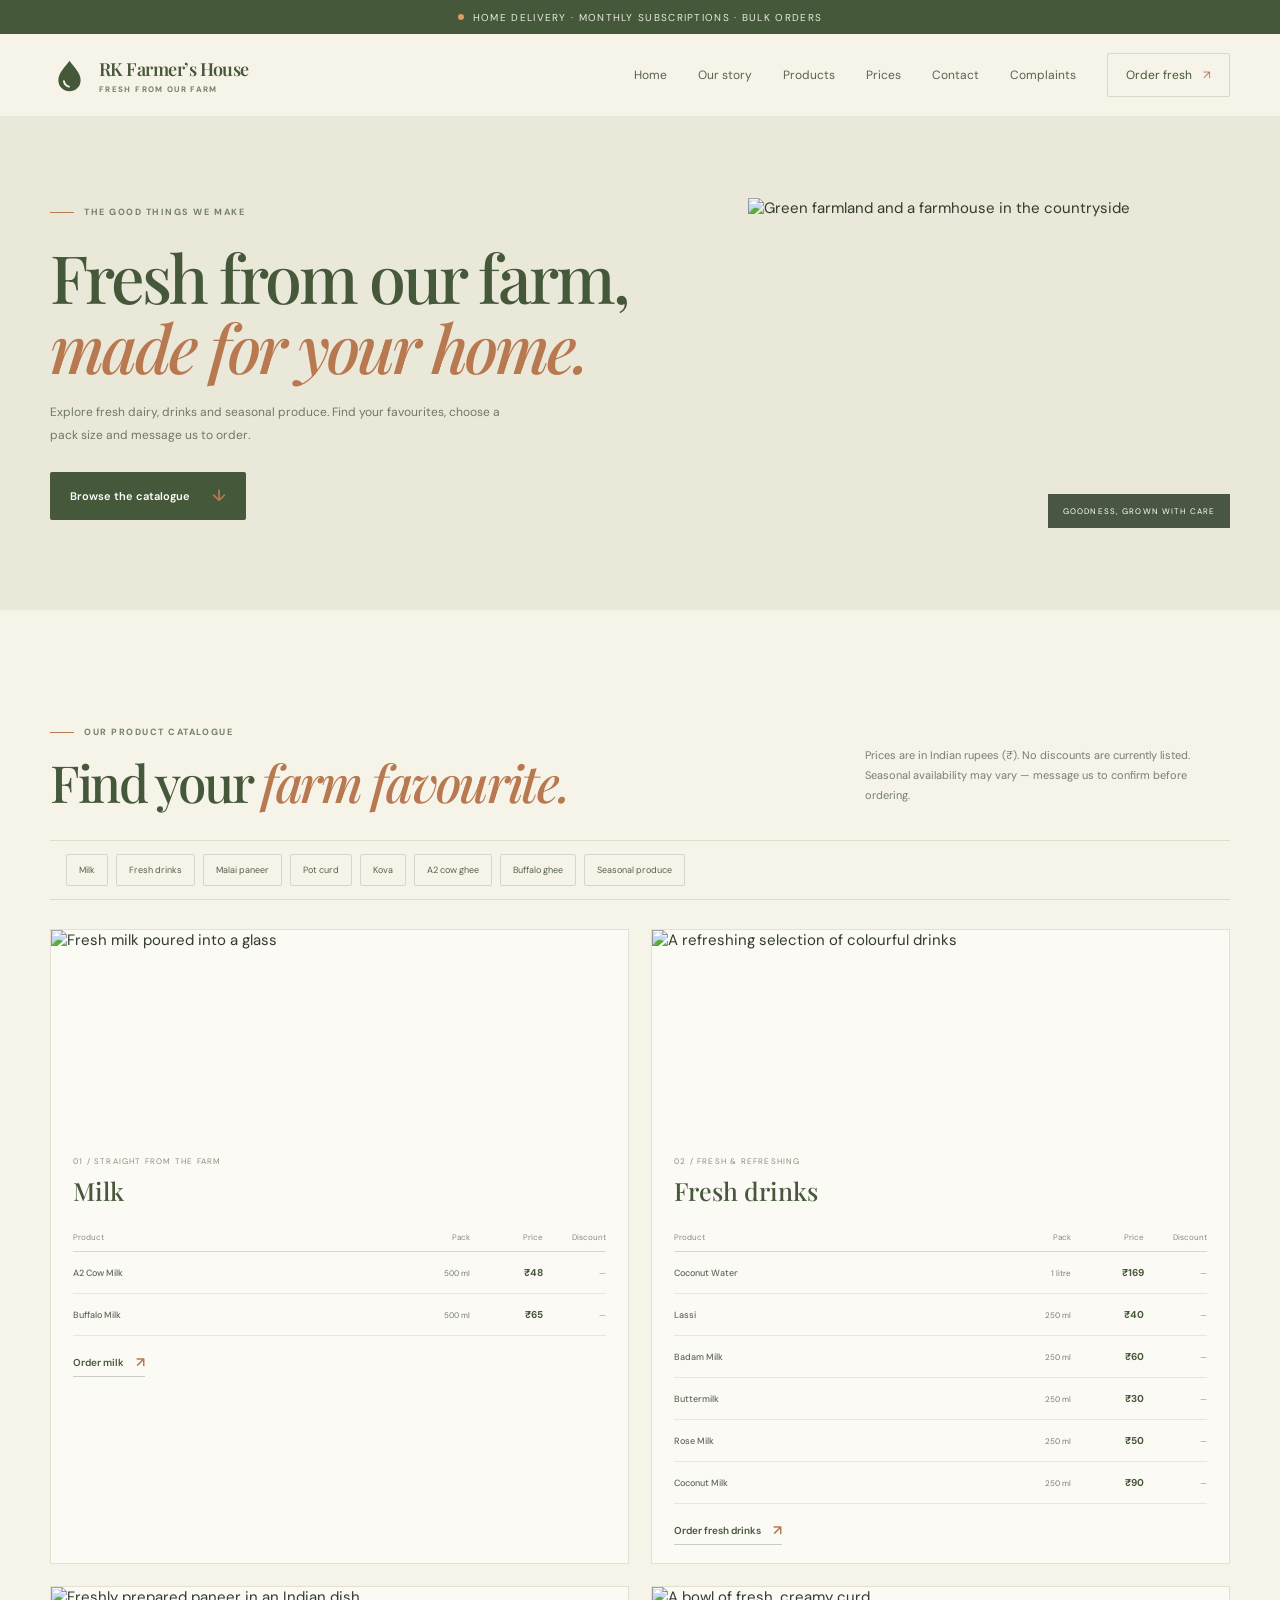
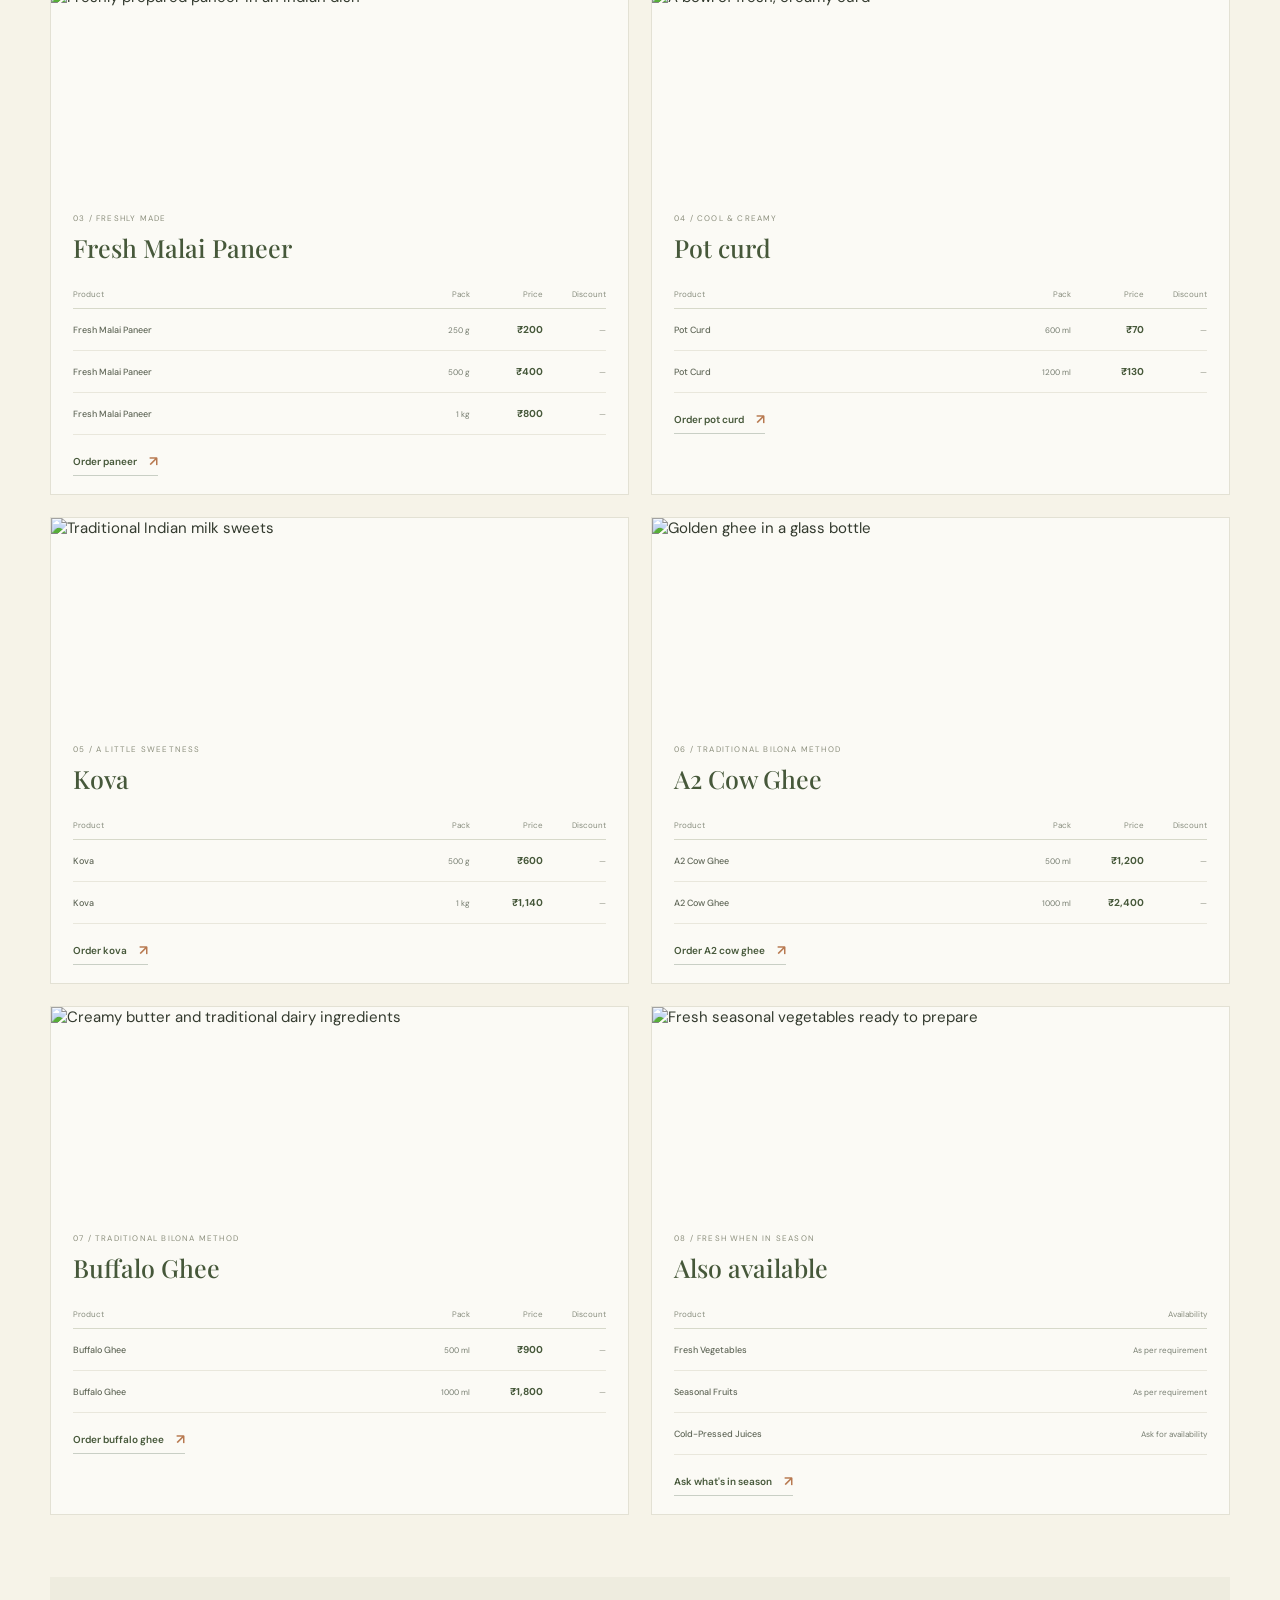
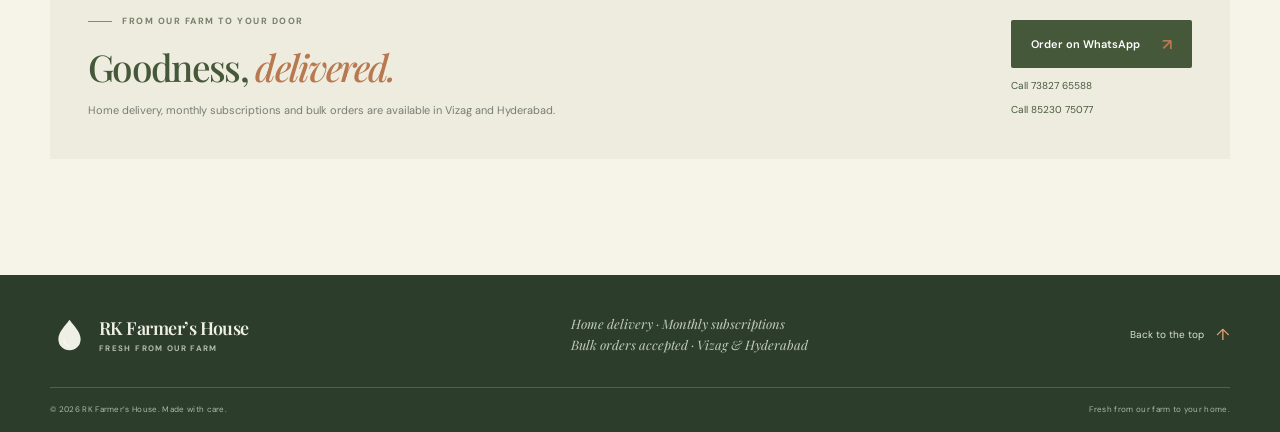
==== products.html @ 97005141 "added products" ====
<!doctype html>
<html lang="en">
  <head>
    <meta charset="UTF-8" />
    <meta name="viewport" content="width=device-width, initial-scale=1.0" />
    <meta name="theme-color" content="#f6f3e8" />
    <meta
      name="description"
      content="Browse the RK Farmer’s House product catalogue: fresh milk, drinks, paneer, curd, kova, Bilona ghee and seasonal produce."
    />
    <title>Products &amp; Prices — RK Farmer’s House</title>
    <link rel="preconnect" href="https://fonts.googleapis.com" />
    <link rel="preconnect" href="https://fonts.gstatic.com" crossorigin />
    <link
      href="https://fonts.googleapis.com/css2?family=DM+Sans:wght@400;500;600;700&family=Playfair+Display:wght@500;600;700&display=swap"
      rel="stylesheet"
    />
    <link rel="stylesheet" href="styles.css" />
    <script src="script.js" defer></script>
  </head>
  <body class="catalog-page">
    <div class="announcement">
      <span class="announcement-dot" aria-hidden="true"></span>
      Home delivery · Monthly subscriptions · Bulk orders
    </div>

    <header class="site-header">
      <a class="brand" href="index.html#home" aria-label="RK Farmer’s House home">
        <span class="brand-mark" aria-hidden="true">
          <svg viewBox="0 0 42 42" fill="none">
            <path d="M21 5C16 12 9 18 9 26a12 12 0 0 0 24 0c0-8-7-14-12-21Z" fill="currentColor" />
            <path d="M15 27c.5 3.2 2.5 5.2 5.5 6" stroke="#F8F7EF" stroke-width="2" stroke-linecap="round" />
          </svg>
        </span>
        <span class="brand-copy"><strong>RK Farmer’s House</strong><small>FRESH FROM OUR FARM</small></span>
      </a>

      <button class="menu-toggle" type="button" aria-label="Open navigation" aria-expanded="false" aria-controls="primary-navigation">
        <span></span><span></span>
      </button>

      <nav class="navigation" id="primary-navigation" aria-label="Main navigation">
        <a href="index.html#home">Home</a>
        <a href="index.html#about">Our story</a>
        <a href="products.html#catalog" aria-current="page">Products</a>
        <a href="products.html#catalog">Prices</a>
        <a href="index.html#contact">Contact</a>
        <a href="index.html#feedback">Complaints</a>
        <a class="nav-cta" href="https://wa.me/917382765588" target="_blank" rel="noopener">Order fresh <span aria-hidden="true">↗</span></a>
      </nav>
    </header>

    <main>
      <section class="catalog-hero">
        <div class="page-width catalog-hero-content">
          <div>
            <p class="eyebrow"><span></span> The good things we make</p>
            <h1>Fresh from our farm,<br /><em>made for your home.</em></h1>
            <p>Explore fresh dairy, drinks and seasonal produce. Find your favourites, choose a pack size and message us to order.</p>
            <a class="button button-dark" href="#catalog">Browse the catalogue <span aria-hidden="true">↓</span></a>
          </div>
          <div class="catalog-hero-image">
            <img src="https://images.unsplash.com/photo-1500595046743-cd271d694d30?auto=format&fit=crop&w=1100&q=85" alt="Green farmland and a farmhouse in the countryside" />
            <span>GOODNESS, GROWN WITH CARE</span>
          </div>
        </div>
      </section>

      <section class="catalog section-pad" id="catalog">
        <div class="page-width">
          <div class="catalog-intro">
            <div>
              <p class="eyebrow"><span></span> Our product catalogue</p>
              <h2>Find your <em>farm favourite.</em></h2>
            </div>
            <p>Prices are in Indian rupees (₹). No discounts are currently listed. Seasonal availability may vary — message us to confirm before ordering.</p>
          </div>

          <nav class="category-nav" aria-label="Jump to a product category">
            <a href="#milk">Milk</a>
            <a href="#drinks">Fresh drinks</a>
            <a href="#paneer">Malai paneer</a>
            <a href="#curd">Pot curd</a>
            <a href="#kova">Kova</a>
            <a href="#cow-ghee">A2 cow ghee</a>
            <a href="#buffalo-ghee">Buffalo ghee</a>
            <a href="#produce">Seasonal produce</a>
          </nav>

          <div class="catalog-grid">
            <section class="catalog-card" id="milk">
              <img src="https://images.unsplash.com/photo-1563636619-e9143da7973b?auto=format&fit=crop&w=900&q=85" alt="Fresh milk poured into a glass" loading="lazy" />
              <div class="catalog-card-content">
                <p class="catalog-number">01 / STRAIGHT FROM THE FARM</p>
                <h3>Milk</h3>
                <div class="catalog-columns"><span>Product</span><span>Pack</span><span>Price</span><span>Discount</span></div>
                <div class="catalog-item"><strong>A2 Cow Milk</strong><span>500 ml</span><b>₹48</b><span class="no-discount">—</span></div>
                <div class="catalog-item"><strong>Buffalo Milk</strong><span>500 ml</span><b>₹65</b><span class="no-discount">—</span></div>
                <a class="catalog-order" href="https://wa.me/917382765588?text=Hi%2C%20I%27d%20like%20to%20order%20milk." target="_blank" rel="noopener">Order milk <span aria-hidden="true">↗</span></a>
              </div>
            </section>

            <section class="catalog-card" id="drinks">
              <img src="https://images.unsplash.com/photo-1544145945-f90425340c7e?auto=format&fit=crop&w=900&q=85" alt="A refreshing selection of colourful drinks" loading="lazy" />
              <div class="catalog-card-content">
                <p class="catalog-number">02 / FRESH &amp; REFRESHING</p>
                <h3>Fresh drinks</h3>
                <div class="catalog-columns"><span>Product</span><span>Pack</span><span>Price</span><span>Discount</span></div>
                <div class="catalog-item"><strong>Coconut Water</strong><span>1 litre</span><b>₹169</b><span class="no-discount">—</span></div>
                <div class="catalog-item"><strong>Lassi</strong><span>250 ml</span><b>₹40</b><span class="no-discount">—</span></div>
                <div class="catalog-item"><strong>Badam Milk</strong><span>250 ml</span><b>₹60</b><span class="no-discount">—</span></div>
                <div class="catalog-item"><strong>Buttermilk</strong><span>250 ml</span><b>₹30</b><span class="no-discount">—</span></div>
                <div class="catalog-item"><strong>Rose Milk</strong><span>250 ml</span><b>₹50</b><span class="no-discount">—</span></div>
                <div class="catalog-item"><strong>Coconut Milk</strong><span>250 ml</span><b>₹90</b><span class="no-discount">—</span></div>
                <a class="catalog-order" href="https://wa.me/917382765588?text=Hi%2C%20I%27d%20like%20to%20order%20fresh%20drinks." target="_blank" rel="noopener">Order fresh drinks <span aria-hidden="true">↗</span></a>
              </div>
            </section>

            <section class="catalog-card" id="paneer">
              <img src="https://images.unsplash.com/photo-1631452180519-c014fe946bc7?auto=format&fit=crop&w=900&q=85" alt="Freshly prepared paneer in an Indian dish" loading="lazy" />
              <div class="catalog-card-content">
                <p class="catalog-number">03 / FRESHLY MADE</p>
                <h3>Fresh Malai Paneer</h3>
                <div class="catalog-columns"><span>Product</span><span>Pack</span><span>Price</span><span>Discount</span></div>
                <div class="catalog-item"><strong>Fresh Malai Paneer</strong><span>250 g</span><b>₹200</b><span class="no-discount">—</span></div>
                <div class="catalog-item"><strong>Fresh Malai Paneer</strong><span>500 g</span><b>₹400</b><span class="no-discount">—</span></div>
                <div class="catalog-item"><strong>Fresh Malai Paneer</strong><span>1 kg</span><b>₹800</b><span class="no-discount">—</span></div>
                <a class="catalog-order" href="https://wa.me/917382765588?text=Hi%2C%20I%27d%20like%20to%20order%20fresh%20malai%20paneer." target="_blank" rel="noopener">Order paneer <span aria-hidden="true">↗</span></a>
              </div>
            </section>

            <section class="catalog-card" id="curd">
              <img src="https://images.unsplash.com/photo-1488477181946-6428a0291777?auto=format&fit=crop&w=900&q=85" alt="A bowl of fresh, creamy curd" loading="lazy" />
              <div class="catalog-card-content">
                <p class="catalog-number">04 / COOL &amp; CREAMY</p>
                <h3>Pot curd</h3>
                <div class="catalog-columns"><span>Product</span><span>Pack</span><span>Price</span><span>Discount</span></div>
                <div class="catalog-item"><strong>Pot Curd</strong><span>600 ml</span><b>₹70</b><span class="no-discount">—</span></div>
                <div class="catalog-item"><strong>Pot Curd</strong><span>1200 ml</span><b>₹130</b><span class="no-discount">—</span></div>
                <a class="catalog-order" href="https://wa.me/917382765588?text=Hi%2C%20I%27d%20like%20to%20order%20pot%20curd." target="_blank" rel="noopener">Order pot curd <span aria-hidden="true">↗</span></a>
              </div>
            </section>

            <section class="catalog-card" id="kova">
              <img src="https://images.unsplash.com/photo-1604329760661-e71dc83f8f26?auto=format&fit=crop&w=900&q=85" alt="Traditional Indian milk sweets" loading="lazy" />
              <div class="catalog-card-content">
                <p class="catalog-number">05 / A LITTLE SWEETNESS</p>
                <h3>Kova</h3>
                <div class="catalog-columns"><span>Product</span><span>Pack</span><span>Price</span><span>Discount</span></div>
                <div class="catalog-item"><strong>Kova</strong><span>500 g</span><b>₹600</b><span class="no-discount">—</span></div>
                <div class="catalog-item"><strong>Kova</strong><span>1 kg</span><b>₹1,140</b><span class="no-discount">—</span></div>
                <a class="catalog-order" href="https://wa.me/917382765588?text=Hi%2C%20I%27d%20like%20to%20order%20kova." target="_blank" rel="noopener">Order kova <span aria-hidden="true">↗</span></a>
              </div>
            </section>

            <section class="catalog-card" id="cow-ghee">
              <img src="https://images.unsplash.com/photo-1474979266404-7eaacbcd87c5?auto=format&fit=crop&w=900&q=85" alt="Golden ghee in a glass bottle" loading="lazy" />
              <div class="catalog-card-content">
                <p class="catalog-number">06 / TRADITIONAL BILONA METHOD</p>
                <h3>A2 Cow Ghee</h3>
                <div class="catalog-columns"><span>Product</span><span>Pack</span><span>Price</span><span>Discount</span></div>
                <div class="catalog-item"><strong>A2 Cow Ghee</strong><span>500 ml</span><b>₹1,200</b><span class="no-discount">—</span></div>
                <div class="catalog-item"><strong>A2 Cow Ghee</strong><span>1000 ml</span><b>₹2,400</b><span class="no-discount">—</span></div>
                <a class="catalog-order" href="https://wa.me/917382765588?text=Hi%2C%20I%27d%20like%20to%20order%20A2%20cow%20ghee." target="_blank" rel="noopener">Order A2 cow ghee <span aria-hidden="true">↗</span></a>
              </div>
            </section>

            <section class="catalog-card" id="buffalo-ghee">
              <img src="https://images.unsplash.com/photo-1589985270826-4b7bb135bc9d?auto=format&fit=crop&w=900&q=85" alt="Creamy butter and traditional dairy ingredients" loading="lazy" />
              <div class="catalog-card-content">
                <p class="catalog-number">07 / TRADITIONAL BILONA METHOD</p>
                <h3>Buffalo Ghee</h3>
                <div class="catalog-columns"><span>Product</span><span>Pack</span><span>Price</span><span>Discount</span></div>
                <div class="catalog-item"><strong>Buffalo Ghee</strong><span>500 ml</span><b>₹900</b><span class="no-discount">—</span></div>
                <div class="catalog-item"><strong>Buffalo Ghee</strong><span>1000 ml</span><b>₹1,800</b><span class="no-discount">—</span></div>
                <a class="catalog-order" href="https://wa.me/917382765588?text=Hi%2C%20I%27d%20like%20to%20order%20buffalo%20ghee." target="_blank" rel="noopener">Order buffalo ghee <span aria-hidden="true">↗</span></a>
              </div>
            </section>

            <section class="catalog-card" id="produce">
              <img src="https://images.unsplash.com/photo-1540420773420-3366772f4999?auto=format&fit=crop&w=900&q=85" alt="Fresh seasonal vegetables ready to prepare" loading="lazy" />
              <div class="catalog-card-content">
                <p class="catalog-number">08 / FRESH WHEN IN SEASON</p>
                <h3>Also available</h3>
                <div class="catalog-columns catalog-columns-availability"><span>Product</span><span>Availability</span></div>
                <div class="catalog-item catalog-item-availability"><strong>Fresh Vegetables</strong><span>As per requirement</span></div>
                <div class="catalog-item catalog-item-availability"><strong>Seasonal Fruits</strong><span>As per requirement</span></div>
                <div class="catalog-item catalog-item-availability"><strong>Cold-Pressed Juices</strong><span>Ask for availability</span></div>
                <a class="catalog-order" href="https://wa.me/917382765588?text=Hi%2C%20please%20tell%20me%20what%20fresh%20produce%20is%20available." target="_blank" rel="noopener">Ask what's in season <span aria-hidden="true">↗</span></a>
              </div>
            </section>
          </div>

          <div class="delivery-banner">
            <div><p class="eyebrow"><span></span> From our farm to your door</p><h2>Goodness, <em>delivered.</em></h2><p>Home delivery, monthly subscriptions and bulk orders are available in Vizag and Hyderabad.</p></div>
            <div class="delivery-actions"><a class="button button-dark" href="https://wa.me/917382765588" target="_blank" rel="noopener">Order on WhatsApp <span aria-hidden="true">↗</span></a><a href="tel:+917382765588">Call 73827 65588</a><a href="tel:+918523075077">Call 85230 75077</a></div>
          </div>
        </div>
      </section>
    </main>

    <footer class="site-footer">
      <div class="page-width footer-top">
        <a class="brand brand-footer" href="index.html#home">
          <span class="brand-mark" aria-hidden="true"><svg viewBox="0 0 42 42" fill="none"><path d="M21 5C16 12 9 18 9 26a12 12 0 0 0 24 0c0-8-7-14-12-21Z" fill="currentColor" /><path d="M15 27c.5 3.2 2.5 5.2 5.5 6" stroke="#F8F7EF" stroke-width="2" stroke-linecap="round" /></svg></span>
          <span class="brand-copy"><strong>RK Farmer’s House</strong><small>FRESH FROM OUR FARM</small></span>
        </a>
        <p>Home delivery · Monthly subscriptions<br />Bulk orders accepted · Vizag &amp; Hyderabad</p>
        <a class="back-top" href="#catalog">Back to the top <span aria-hidden="true">↑</span></a>
      </div>
      <div class="page-width footer-bottom"><span>© <span id="current-year"></span> RK Farmer’s House. Made with care.</span><span>Fresh from our farm to your home.</span></div>
    </footer>
  </body>
</html>
---- styles.css ----
:root {
  color-scheme: light;
  --cream: #f6f3e8;
  --cream-deep: #eae8d8;
  --green: #46583a;
  --green-dark: #33432f;
  --green-muted: #758068;
  --orange: #b87950;
  --ink: #333a2e;
  --muted: #7d7e70;
  --line: #dedccb;
  --serif: "Playfair Display", Georgia, serif;
  --sans: "DM Sans", Arial, sans-serif;
}

* { box-sizing: border-box; }
html { scroll-behavior: smooth; scroll-padding-top: 85px; }
body { margin: 0; background: var(--cream); color: var(--ink); font-family: var(--sans); font-size: 15px; -webkit-font-smoothing: antialiased; }
img { display: block; width: 100%; }
a { color: inherit; text-decoration: none; }
button, input, select, textarea { font: inherit; }
.page-width { width: min(1180px, calc(100% - 96px)); margin: 0 auto; }
.section-pad { padding: 116px 0; }
.announcement { height: 34px; display: flex; justify-content: center; align-items: center; gap: 9px; background: var(--green); color: #e8ebdf; font-size: 10px; letter-spacing: .13em; text-transform: uppercase; }
.announcement-dot { width: 6px; height: 6px; background: #d89c64; border-radius: 50%; }
.site-header { height: 82px; padding: 0 max(48px, calc((100% - 1180px) / 2)); display: flex; justify-content: space-between; align-items: center; position: relative; z-index: 10; background: var(--cream); }
.brand { display: inline-flex; align-items: center; gap: 10px; color: var(--green); flex-shrink: 0; }
.brand-mark { width: 39px; height: 39px; display: block; }
.brand-mark svg { width: 100%; height: 100%; }
.brand-copy { display: grid; gap: 3px; }
.brand-copy strong { font-family: var(--serif); font-size: 18px; font-weight: 600; letter-spacing: -.03em; }
.brand-copy small { color: var(--green-muted); font-size: 8px; font-weight: 700; letter-spacing: .17em; }
.navigation { display: flex; align-items: center; gap: 31px; color: #5b6251; font-size: 12px; }
.navigation > a:not(.nav-cta) { transition: color .2s ease; }
.navigation > a:not(.nav-cta):hover { color: var(--orange); }
.nav-cta { padding: 13px 18px; border: 1px solid #d8d8c8; border-radius: 2px; color: var(--green); }
.nav-cta span { padding-left: 8px; color: var(--orange); }
.menu-toggle { display: none; }
.hero { position: relative; min-height: 660px; height: min(760px, calc(100vh - 116px)); overflow: hidden; display: flex; align-items: center; background: #3c4933; color: #fff; }
.hero-photo { position: absolute; inset: 0; background: url("https://images.unsplash.com/photo-1500382017468-9049fed747ef?auto=format&fit=crop&w=2200&q=90") center 48% / cover; transform: scale(1.015); }
.hero-shade { position: absolute; inset: 0; background: linear-gradient(90deg, rgba(37, 48, 31, .75) 0%, rgba(47, 57, 36, .53) 43%, rgba(56, 55, 37, .08) 100%), linear-gradient(0deg, rgba(36, 44, 29, .2), transparent 30%); }
.hero-content { position: relative; z-index: 1; padding-top: 0; }
.eyebrow { display: flex; align-items: center; gap: 10px; margin: 0 0 24px; color: var(--green-muted); text-transform: uppercase; letter-spacing: .17em; font-weight: 700; font-size: 9px; }
.eyebrow > span { display: inline-block; height: 1px; width: 24px; background: var(--orange); }
.eyebrow-light { color: #e1e4d7; }
h1, h2, h3, p { margin-top: 0; }
h1, h2 { font-family: var(--serif); font-weight: 500; letter-spacing: -.045em; }
.hero h1 { margin: 0 0 20px; font-size: clamp(62px, 7.7vw, 106px); line-height: .98; }
h1 em, h2 em { color: #d9a171; font-weight: 500; }
.hero-description { max-width: 425px; margin-bottom: 30px; color: #e4e6dc; font-size: 14px; line-height: 1.8; }
.hero-actions { display: flex; align-items: center; gap: 26px; }
.button { min-height: 48px; display: inline-flex; align-items: center; justify-content: center; gap: 22px; padding: 0 20px; border: 0; border-radius: 2px; cursor: pointer; font-size: 11px; font-weight: 600; transition: background .2s, transform .2s; }
.button:hover { transform: translateY(-2px); }
.button-light { color: var(--green-dark); background: var(--cream); }
.button-light:hover { background: white; }
.button-light span, .button-dark span { color: var(--orange); font-size: 16px; }
.text-link { display: inline-flex; align-items: center; gap: 14px; padding-bottom: 5px; border-bottom: 1px solid #c9cfc5; color: var(--green); font-size: 11px; font-weight: 600; }
.text-link span { color: var(--orange); font-size: 15px; }
.text-link-light { color: white; border-color: rgba(255,255,255,.45); }
.hero-note { position: absolute; right: 48px; bottom: -182px; display: flex; align-items: center; gap: 12px; color: #e7e8df; font-size: 10px; line-height: 1.7; }
.hero-note strong { font-size: 11px; font-weight: 600; }
.note-icon { display: grid; width: 35px; height: 35px; place-items: center; border: 1px solid rgba(255,255,255,.45); border-radius: 50%; color: #e5b27f; font-size: 16px; }
.hero-stamp { position: absolute; right: max(8%, calc((100% - 1180px) / 2 + 30px)); top: 50%; display: flex; flex-direction: column; align-items: center; gap: 8px; color: #fff; transform: translateY(-30%); }
.hero-stamp svg { width: 65px; fill: none; stroke: rgba(255,255,255,.74); stroke-width: 1.2; }
.hero-stamp svg path { fill: rgba(255,255,255,.75); stroke: none; }
.hero-stamp span { font-size: 7px; letter-spacing: .2em; }
.scroll-cue { position: absolute; bottom: 30px; left: max(48px, calc((100% - 1180px) / 2)); display: flex; align-items: center; gap: 10px; color: #e6e8df; font-size: 9px; letter-spacing: .1em; text-transform: uppercase; }
.scroll-cue span { width: 27px; height: 1px; background: #d49b6a; }
.promise-strip { min-height: 90px; padding: 20px max(48px, calc((100% - 1180px) / 2)); display: grid; grid-template-columns: repeat(4, 1fr); align-items: center; background: #eeecdf; }
.promise-strip > div { display: flex; justify-content: center; align-items: center; gap: 12px; color: #586459; font-size: 11px; }
.promise-icon { color: var(--orange); font-size: 18px; }
.story { background: var(--cream); }
.story-grid { display: grid; grid-template-columns: 1fr .91fr; align-items: center; gap: 11%; }
.story-image-wrap { position: relative; min-height: 475px; }
.story-image { width: 100%; height: 475px; object-fit: cover; }
.image-caption { position: absolute; bottom: 24px; left: -22px; display: flex; align-items: center; gap: 12px; min-width: 200px; padding: 17px 20px; background: var(--cream); color: #747a6e; font-size: 9px; line-height: 1.6; }
.image-caption strong { color: var(--green); font-size: 11px; }
.caption-sun { color: var(--orange); font-size: 22px; }
.image-index { position: absolute; right: 16px; bottom: 17px; color: white; font-size: 9px; letter-spacing: .1em; }
.image-index span { padding: 0 4px; color: #e5a56e; }
.story-copy { padding: 20px 0; }
.story-copy h2, .section-heading h2, .price-heading h2, .complaint h2 { margin: 0 0 24px; color: var(--green); font-size: clamp(42px, 4.7vw, 61px); line-height: 1.08; }
.story-copy h2 em, .section-heading h2 em, .price-heading h2 em, .complaint h2 em { color: var(--orange); }
.body-copy { max-width: 440px; margin-bottom: 15px; color: #777e74; font-size: 12px; line-height: 1.9; }
.story-copy .text-link { margin-top: 12px; }
.story-signature { display: flex; align-items: center; gap: 11px; margin-top: 39px; color: #85897e; font-family: var(--serif); font-size: 12px; font-style: italic; }
.signature-rule { width: 31px; height: 1px; background: var(--orange); }
.products { background: #eeecdf; }
.section-heading { display: flex; align-items: end; justify-content: space-between; margin-bottom: 43px; }
.section-heading .eyebrow { margin-bottom: 20px; }
.section-heading h2 { margin-bottom: 0; }
.section-intro { width: 300px; margin: 0 4% 6px 0; color: #7d8277; font-size: 12px; line-height: 1.9; }
.product-grid { display: grid; grid-template-columns: 1.14fr 1fr 1fr; gap: 16px; }
.product-card { height: 420px; position: relative; overflow: hidden; color: white; background: var(--green); }
.product-card img { height: 100%; object-fit: cover; transition: transform .6s; }
.product-card:hover img { transform: scale(1.045); }
.product-overlay { position: absolute; inset: 0; background: linear-gradient(0deg, rgba(23,35,25,.86) 0%, rgba(24,36,26,.42) 36%, rgba(20,33,22,.04) 78%), linear-gradient(180deg, rgba(22,33,23,.28), transparent 20%); }
.product-number { position: absolute; top: 20px; left: 21px; color: rgba(255,255,255,.83); font-size: 8px; letter-spacing: .16em; }
.product-info { position: absolute; left: 24px; right: 20px; bottom: 24px; }
.product-tag { display: inline-block; margin-bottom: 13px; padding: 6px 9px; border: 1px solid rgba(255,255,255,.47); color: #f0d7b8; font-size: 8px; letter-spacing: .08em; }
.product-info h3 { margin: 0 0 5px; font-family: var(--serif); font-size: 28px; font-weight: 500; }
.product-info p { margin-bottom: 15px; color: #e3e3da; font-size: 10px; }
.product-info a { display: inline-flex; gap: 13px; align-items: center; padding-bottom: 5px; border-bottom: 1px solid rgba(255,255,255,.45); font-size: 9px; }
.product-info a span { color: #e5a675; font-size: 13px; }
.quote-band { padding: 73px 0 70px; background: var(--green); color: var(--cream); text-align: center; }
.quote-content { position: relative; }
.quote-mark { display: block; height: 38px; color: #dba475; font-family: var(--serif); font-size: 64px; line-height: 1; }
.quote-content p { margin: 13px 0 17px; font-family: var(--serif); font-size: clamp(30px, 3.6vw, 45px); letter-spacing: -.025em; line-height: 1.23; }
.quote-content em { color: #daa276; }
.quote-byline { color: #c5ccbf; font-size: 8px; letter-spacing: .17em; text-transform: uppercase; }
.prices { background: var(--cream); }
.price-layout { display: grid; grid-template-columns: .88fr 1fr; gap: 12%; }
.price-heading { align-self: center; }
.price-heading h2 { margin-bottom: 20px; }
.price-heading .body-copy { margin-bottom: 20px; }
.price-note { display: flex; align-items: center; gap: 9px; margin-bottom: 26px; color: #737c70; font-size: 10px; }
.price-note span { color: var(--orange); }
.button-dark { color: white; background: var(--green); }
.button-dark:hover { background: var(--green-dark); }
.price-list { align-self: center; }
.price-category { display: flex; align-items: center; gap: 15px; min-height: 50px; border-bottom: 1px solid var(--green); }
.price-category > span:first-child { color: var(--orange); font-size: 9px; letter-spacing: .1em; }
.price-category h3 { margin: 0; color: var(--green); font-family: var(--serif); font-size: 18px; font-weight: 500; }
.category-leaf { margin-left: auto; color: #b6bcae; font-size: 14px; }
.price-row { display: grid; grid-template-columns: 1fr 90px 70px; align-items: center; min-height: 48px; border-bottom: 1px solid var(--line); color: #515c51; font-size: 11px; }
.price-unit { color: #969a8f; font-size: 9px; }
.price-row strong { color: var(--green); font-size: 12px; font-weight: 600; text-align: right; }
.price-category-next { margin-top: 27px; }
.price-disclaimer { margin: 15px 0 0; color: #93968b; font-size: 9px; line-height: 1.6; }
.contact { background: #394a35; color: var(--cream); }
.contact-header { text-align: center; }
.contact-header .eyebrow { justify-content: center; }
.contact-header h2 { margin: 0 0 12px; font-size: clamp(43px, 5vw, 65px); line-height: 1.08; }
.contact-header h2 em { color: #dba475; }
.contact-header > p:last-child { color: #c8d0c4; font-size: 11px; }
.contact-grid { display: grid; grid-template-columns: .78fr 1fr; gap: 14%; max-width: 950px; margin: 63px auto 0; }
.contact-details { display: flex; flex-direction: column; gap: 30px; padding-top: 8px; }
.contact-item { display: flex; align-items: flex-start; gap: 14px; color: #ecede4; font-size: 11px; line-height: 1.9; }
.contact-icon { display: grid; width: 33px; height: 33px; place-items: center; border: 1px solid #708172; border-radius: 50%; color: #e5b182; }
.contact-item > div { display: grid; }
.contact-label { margin-bottom: 4px; color: #aeb9ad; font-size: 8px; letter-spacing: .14em; text-transform: uppercase; }
.contact-hours { display: flex; align-items: center; gap: 9px; margin-top: 13px; color: #b9c3b6; font-family: var(--serif); font-size: 11px; font-style: italic; }
.hours-line { width: 26px; height: 1px; background: var(--orange); }
.contact-form, .complaint-form { display: grid; gap: 17px; }
.form-row { display: grid; grid-template-columns: 1fr 1fr; gap: 15px; }
.contact-form label, .complaint-form label { display: grid; gap: 8px; color: #dbe0d5; font-size: 9px; letter-spacing: .02em; }
.contact-form input, .contact-form select, .contact-form textarea { width: 100%; min-height: 42px; padding: 11px 12px; border: 1px solid #687c6b; border-radius: 0; outline: none; color: white; background: rgba(255,255,255,.045); font-size: 10px; }
.contact-form textarea, .complaint-form textarea { resize: vertical; }
.contact-form input::placeholder, .contact-form textarea::placeholder { color: #a9b5a8; }
.contact-form select { color: #cbd4c8; }
.contact-form select option, .complaint-form select option { color: var(--ink); }
.contact-form input:focus, .contact-form select:focus, .contact-form textarea:focus { border-color: #d89c69; }
.form-submit { justify-self: start; min-height: 44px; margin-top: 1px; }
.form-status { min-height: 14px; margin: -8px 0 0; color: #e3c9a9; font-size: 10px; line-height: 1.5; }
.complaint { background: #eeecdf; }
.complaint-layout { display: grid; grid-template-columns: .8fr 1fr; align-items: center; gap: 14%; }
.complaint h2 { margin-bottom: 18px; }
.complaint-aside { display: flex; align-items: center; gap: 10px; margin-top: 27px; color: #778174; font-family: var(--serif); font-size: 11px; font-style: italic; }
.complaint-aside span:first-child { color: var(--orange); font-family: var(--sans); font-size: 18px; }
.complaint-form { padding: 28px; background: var(--cream); }
.complaint-form label { color: #566255; }
.complaint-form input, .complaint-form select, .complaint-form textarea { width: 100%; min-height: 42px; padding: 11px 12px; border: 1px solid #d8dacf; border-radius: 0; outline: none; color: var(--ink); background: transparent; font-size: 10px; }
.complaint-form input::placeholder, .complaint-form textarea::placeholder { color: #9a9d92; }
.complaint-form input:focus, .complaint-form select:focus, .complaint-form textarea:focus { border-color: var(--green-muted); }
.complaint-form .form-status { color: var(--green); }
.site-footer { padding: 39px 0 18px; background: #2d3d2c; color: #e8e7d9; }
.footer-top { display: flex; align-items: center; justify-content: space-between; padding-bottom: 31px; }
.brand-footer { color: #eef0e5; }
.brand-footer .brand-copy small { color: #b2bdaa; }
.footer-top > p { margin: 0; color: #c3ccbd; font-family: var(--serif); font-size: 13px; font-style: italic; line-height: 1.6; }
.back-top { display: inline-flex; gap: 12px; align-items: center; color: #dbe1d5; font-size: 10px; }
.back-top span { color: #e0a173; font-size: 16px; }
.footer-bottom { display: flex; justify-content: space-between; padding-top: 16px; border-top: 1px solid #4d6251; color: #aeb8aa; font-size: 8px; letter-spacing: .04em; }

@media (max-width: 900px) {
  .page-width { width: min(100% - 56px, 700px); }
  .site-header { padding: 0 28px; }
  .navigation { gap: 17px; font-size: 11px; }
  .hero { min-height: 620px; }
  .hero-note { right: 28px; }
  .story-grid { gap: 7%; }
  .story-image-wrap, .story-image { min-height: 420px; height: 420px; }
  .product-card { height: 370px; }
  .product-info { left: 17px; right: 14px; }
  .product-info h3 { font-size: 23px; }
  .price-layout, .contact-grid, .complaint-layout { gap: 8%; }
}

@media (max-width: 680px) {
  html { scroll-padding-top: 70px; }
  .page-width { width: calc(100% - 40px); }
  .section-pad { padding: 78px 0; }
  .announcement { height: 31px; font-size: 8px; letter-spacing: .09em; }
  .site-header { height: 69px; padding: 0 20px; }
  .brand-mark { width: 34px; height: 34px; }
  .brand-copy strong { font-size: 16px; }
  .brand-copy small { font-size: 7px; }
  .menu-toggle { display: flex; width: 40px; height: 40px; flex-direction: column; justify-content: center; align-items: center; gap: 6px; border: 1px solid #d9ddd1; background: transparent; }
  .menu-toggle span { width: 17px; height: 1px; background: var(--green); transition: transform .2s; }
  .menu-toggle[aria-expanded="true"] span:first-child { transform: translateY(3.5px) rotate(45deg); }
  .menu-toggle[aria-expanded="true"] span:last-child { transform: translateY(-3.5px) rotate(-45deg); }
  .navigation { position: absolute; top: 69px; left: 0; right: 0; display: none; align-items: stretch; gap: 0; padding: 7px 20px 18px; background: var(--cream); box-shadow: 0 15px 20px rgba(28,42,30,.1); }
  .navigation.is-open { display: flex; flex-direction: column; }
  .navigation > a:not(.nav-cta) { padding: 13px 0; border-bottom: 1px solid var(--line); }
  .nav-cta { margin-top: 13px; text-align: center; }
  .hero { height: 680px; min-height: 0; max-height: calc(100svh - 100px); }
  .hero-photo { background-position: 58% center; }
  .hero-shade { background: linear-gradient(90deg, rgba(37,48,31,.76), rgba(47,57,36,.38)), linear-gradient(0deg, rgba(36,44,29,.32), transparent 50%); }
  .hero-content { padding-bottom: 28px; }
  .hero .eyebrow { font-size: 8px; }
  .hero h1 { font-size: clamp(62px, 15vw, 84px); }
  .hero-description { max-width: 340px; font-size: 12px; }
  .hero-actions { align-items: flex-start; flex-direction: column; gap: 17px; }
  .hero-stamp { right: 20px; top: auto; bottom: 53px; transform: none; }
  .hero-stamp svg { width: 49px; }
  .hero-stamp span { font-size: 6px; }
  .hero-note { display: none; }
  .scroll-cue { bottom: 23px; left: 20px; font-size: 8px; }
  .promise-strip { grid-template-columns: 1fr 1fr; gap: 20px 5px; padding: 23px 15px; }
  .promise-strip > div { justify-content: flex-start; padding-left: 12px; font-size: 9px; }
  .promise-icon { font-size: 16px; }
  .story-grid, .price-layout, .contact-grid, .complaint-layout { grid-template-columns: 1fr; }
  .story-grid { gap: 43px; }
  .story-image-wrap, .story-image { min-height: 0; height: 360px; }
  .image-caption { left: -8px; bottom: 16px; }
  .story-copy { padding: 0; }
  .story-copy h2, .section-heading h2, .price-heading h2, .complaint h2 { font-size: 46px; }
  .story-signature { margin-top: 27px; }
  .section-heading { display: block; margin-bottom: 28px; }
  .section-intro { width: auto; max-width: 370px; margin: 20px 0 0; }
  .product-grid { grid-template-columns: 1fr; gap: 13px; }
  .product-card { height: 390px; }
  .product-card-large { height: 430px; }
  .product-info { left: 22px; }
  .product-info h3 { font-size: 28px; }
  .quote-band { padding: 61px 0; }
  .quote-content p { font-size: 34px; }
  .price-layout { gap: 40px; }
  .price-heading .body-copy { max-width: 380px; }
  .price-row { grid-template-columns: 1fr 75px 58px; font-size: 10px; }
  .contact-header h2 { font-size: 46px; }
  .contact-header > p:last-child { max-width: 290px; margin: 0 auto; line-height: 1.7; }
  .contact-grid { gap: 34px; margin-top: 40px; }
  .contact-details { display: grid; grid-template-columns: 1fr 1fr; gap: 22px 10px; }
  .contact-hours { grid-column: 1 / -1; margin-top: 0; }
  .form-row { grid-template-columns: 1fr; gap: 15px; }
  .contact-form, .complaint-form { gap: 15px; }
  .complaint-layout { gap: 32px; }
  .complaint-form { padding: 21px 17px; }
  .footer-top { align-items: flex-start; flex-wrap: wrap; gap: 21px; }
  .footer-top > p { order: 3; width: 100%; }
  .back-top { padding-top: 10px; }
  .footer-bottom { gap: 10px; font-size: 7px; }
}

@media (prefers-reduced-motion: reduce) {
  *, *::before, *::after { scroll-behavior: auto !important; transition-duration: .01ms !important; }
}

.catalog-hero { padding: 82px 0; background: #eae8d8; }
.catalog-hero-content { display: grid; grid-template-columns: 1fr .8fr; align-items: center; gap: 8%; }
.catalog-hero h1 { margin: 0 0 19px; color: var(--green); font-size: clamp(46px, 5.2vw, 68px); line-height: 1.05; }
.catalog-hero h1 em { color: var(--orange); }
.catalog-hero-content > div:first-child > p:not(.eyebrow) { max-width: 470px; margin-bottom: 25px; color: #707769; font-size: 12px; line-height: 1.9; }
.catalog-hero-image { position: relative; height: 330px; }
.catalog-hero-image img { height: 100%; object-fit: cover; }
.catalog-hero-image > span { position: absolute; right: 0; bottom: 0; padding: 12px 15px; color: white; background: rgba(52, 67, 47, .88); font-size: 8px; letter-spacing: .14em; }
.catalog { background: var(--cream); }
.catalog-intro { display: flex; align-items: end; justify-content: space-between; gap: 30px; margin-bottom: 30px; }
.catalog-intro .eyebrow { margin-bottom: 16px; }
.catalog-intro h2 { margin: 0; color: var(--green); font-size: clamp(37px, 4vw, 52px); line-height: 1.1; }
.catalog-intro h2 em { color: var(--orange); }
.catalog-intro > p { max-width: 365px; margin: 0 0 5px; color: #777e74; font-size: 11px; line-height: 1.8; }
.category-nav { position: sticky; top: 0; z-index: 5; display: flex; gap: 8px; overflow-x: auto; margin: 0 0 29px; padding: 13px max(16px, calc((100% - 1180px) / 2)); border-top: 1px solid var(--line); border-bottom: 1px solid var(--line); background: rgba(246, 243, 232, .97); scrollbar-width: thin; }
.category-nav a { flex: 0 0 auto; padding: 9px 12px; border: 1px solid #d6d7c8; border-radius: 2px; color: #56614c; font-size: 9px; transition: background .2s, color .2s; }
.category-nav a:hover, .category-nav a:focus-visible { color: white; background: var(--green); }
.catalog-grid { display: grid; grid-template-columns: repeat(2, minmax(0, 1fr)); gap: 22px; }
.catalog-card { min-width: 0; overflow: hidden; border: 1px solid #e3e1d4; background: #fbfaf5; scroll-margin-top: 76px; }
.catalog-card > img { height: 205px; object-fit: cover; }
.catalog-card-content { padding: 21px 22px 18px; }
.catalog-number { margin: 0 0 8px; color: #8c8f7d; font-size: 8px; letter-spacing: .15em; }
.catalog-card h3 { margin: 0 0 16px; color: var(--green); font-family: var(--serif); font-size: 25px; font-weight: 500; }
.catalog-columns, .catalog-item { display: grid; grid-template-columns: minmax(0, 1fr) 58px 68px 58px; align-items: center; gap: 5px; }
.catalog-columns { min-height: 29px; border-bottom: 1px solid #d7d9ca; color: #888d7e; font-size: 8px; }
.catalog-columns span:nth-child(n+2), .catalog-item > :nth-child(n+2) { text-align: right; }
.catalog-item { min-height: 42px; border-bottom: 1px solid #e9e7dc; color: #606758; font-size: 9px; }
.catalog-item strong { font-weight: 500; line-height: 1.35; }
.catalog-item b { color: var(--green); font-size: 10px; font-weight: 700; white-space: nowrap; }
.catalog-item > span { color: #777e71; font-size: 8px; white-space: nowrap; }
.catalog-item .no-discount { color: #929486; }
.catalog-columns-availability, .catalog-item-availability { grid-template-columns: minmax(0, 1fr) 125px; }
.catalog-order { display: inline-flex; gap: 12px; align-items: center; margin-top: 17px; padding-bottom: 5px; border-bottom: 1px solid #c9cfc5; color: var(--green); font-size: 10px; font-weight: 600; }
.catalog-order span { color: var(--orange); font-size: 14px; }
.delivery-banner { display: flex; justify-content: space-between; align-items: center; gap: 28px; margin-top: 62px; padding: 38px; background: #eeecdf; }
.delivery-banner .eyebrow { margin-bottom: 15px; }
.delivery-banner h2 { margin: 0 0 10px; color: var(--green); font-size: 37px; }
.delivery-banner h2 em { color: var(--orange); }
.delivery-banner > div:first-child > p:last-child { max-width: 470px; margin: 0; color: #777e74; font-size: 11px; line-height: 1.8; }
.delivery-actions { display: flex; flex-direction: column; align-items: flex-start; gap: 11px; flex-shrink: 0; }
.delivery-actions > a:not(.button) { color: var(--green); font-size: 10px; }

@media (max-width: 900px) {
  .catalog-hero-content { gap: 5%; }
  .catalog-hero-image { height: 290px; }
  .catalog-grid { gap: 16px; }
  .catalog-card-content { padding: 18px 15px 16px; }
  .catalog-columns, .catalog-item { grid-template-columns: minmax(0, 1fr) 52px 63px 53px; gap: 3px; }
}

@media (max-width: 680px) {
  .catalog-hero { padding: 59px 0 42px; }
  .catalog-hero-content { grid-template-columns: 1fr; gap: 29px; }
  .catalog-hero h1 { font-size: 46px; }
  .catalog-hero-content > div:first-child > p:not(.eyebrow) { font-size: 11px; }
  .catalog-hero-image { height: 230px; }
  .catalog { padding-top: 59px; }
  .catalog-intro { display: block; margin-bottom: 21px; }
  .catalog-intro > p { margin-top: 15px; }
  .catalog-intro h2 { font-size: 39px; }
  .category-nav { margin-right: -20px; margin-left: -20px; padding: 11px 20px; }
  .catalog-grid { grid-template-columns: 1fr; gap: 15px; }
  .catalog-card > img { height: 190px; }
  .catalog-card-content { padding: 19px 17px 17px; }
  .catalog-columns, .catalog-item { grid-template-columns: minmax(0, 1fr) 57px 66px 58px; gap: 4px; }
  .catalog-item { min-height: 43px; font-size: 9px; }
  .catalog-item b { font-size: 10px; }
  .catalog-columns-availability, .catalog-item-availability { grid-template-columns: minmax(0, 1fr) 125px; }
  .delivery-banner { align-items: flex-start; flex-direction: column; margin-top: 39px; padding: 25px 20px; }
  .delivery-banner h2 { font-size: 33px; }
  .delivery-actions { gap: 13px; }
}
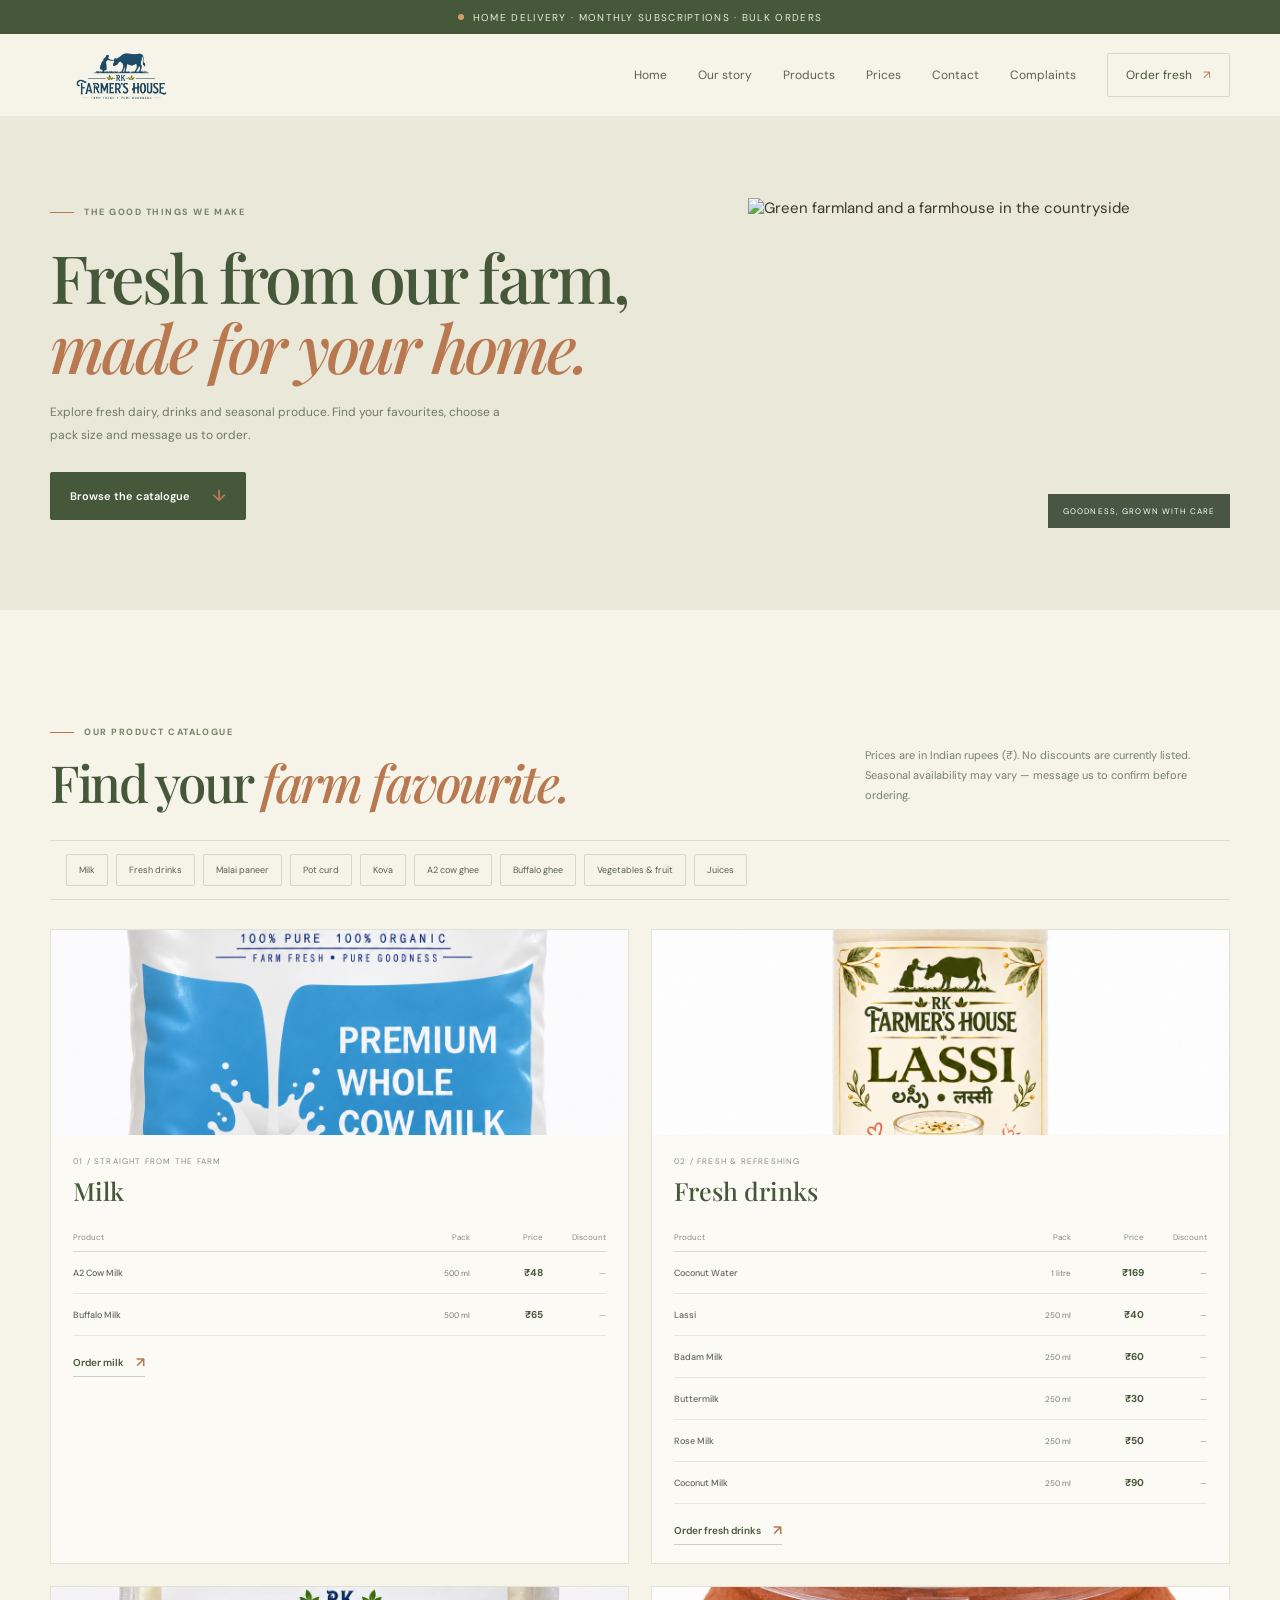
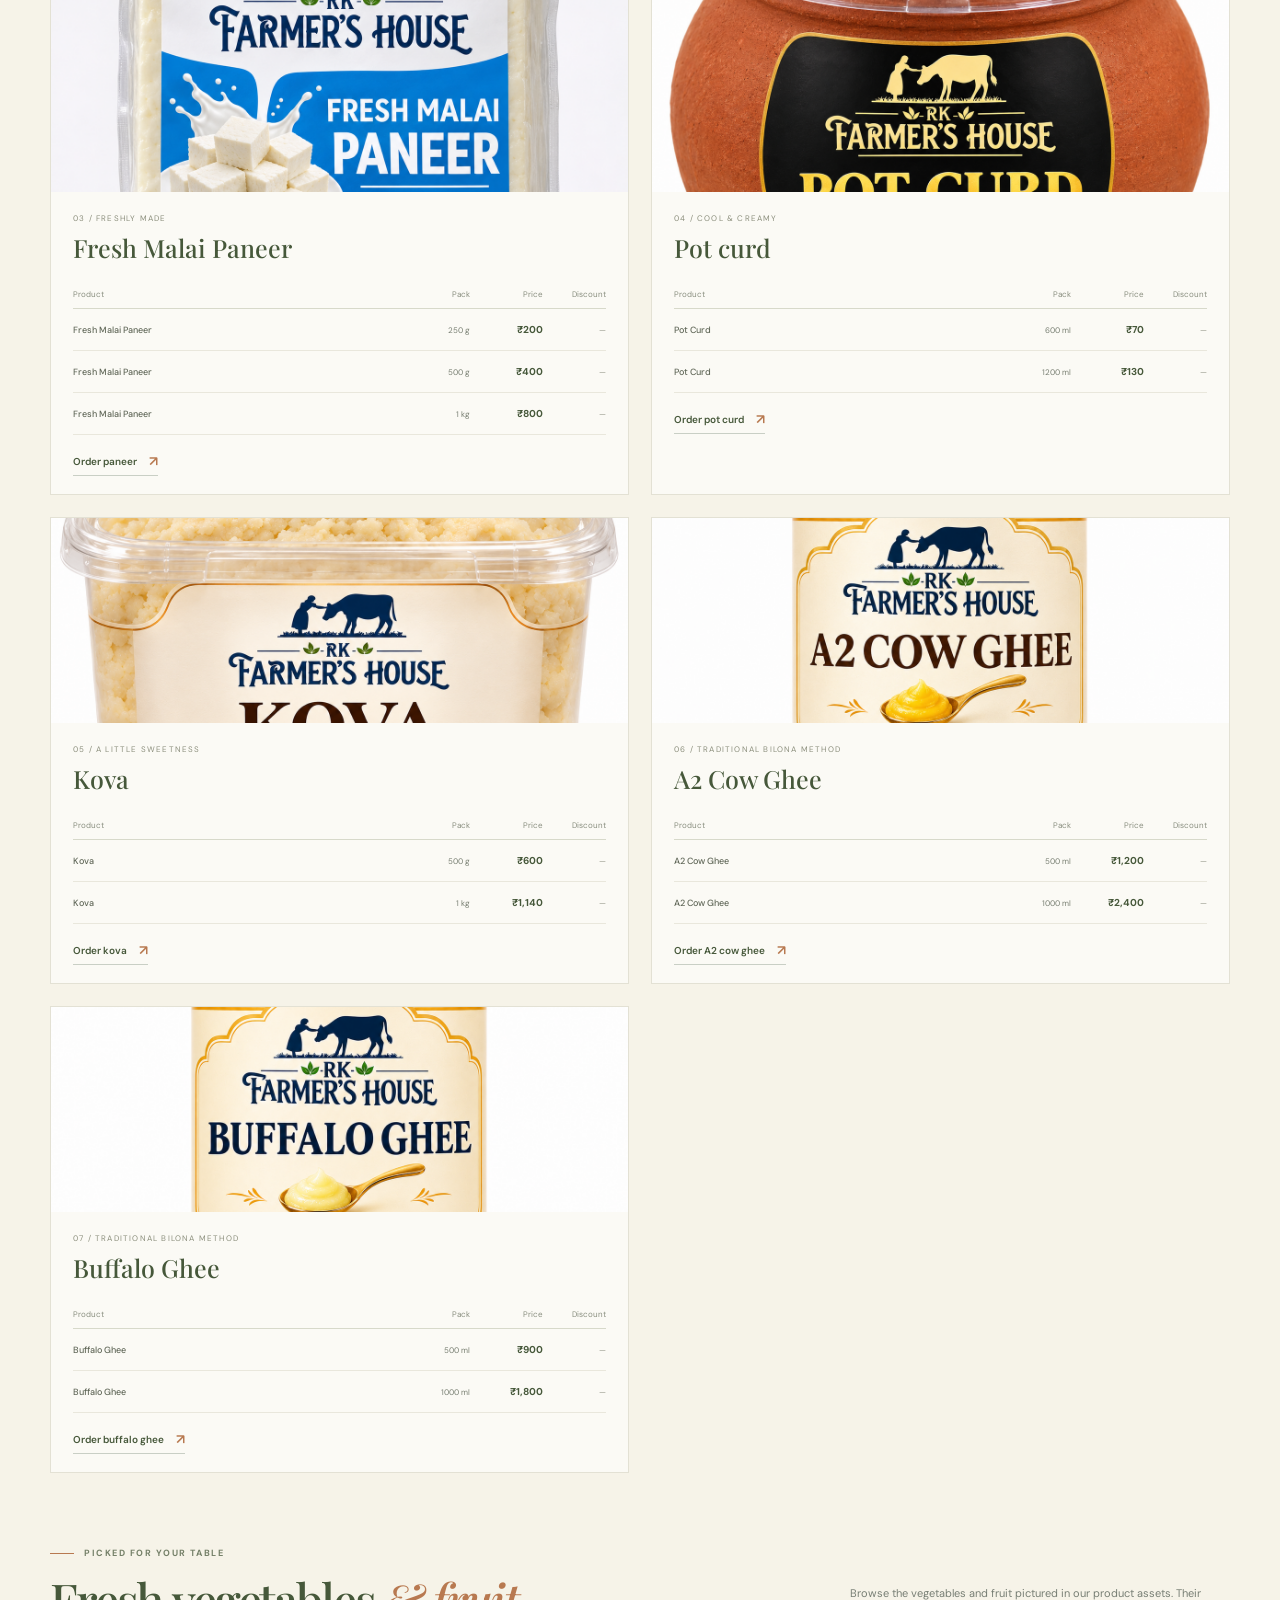
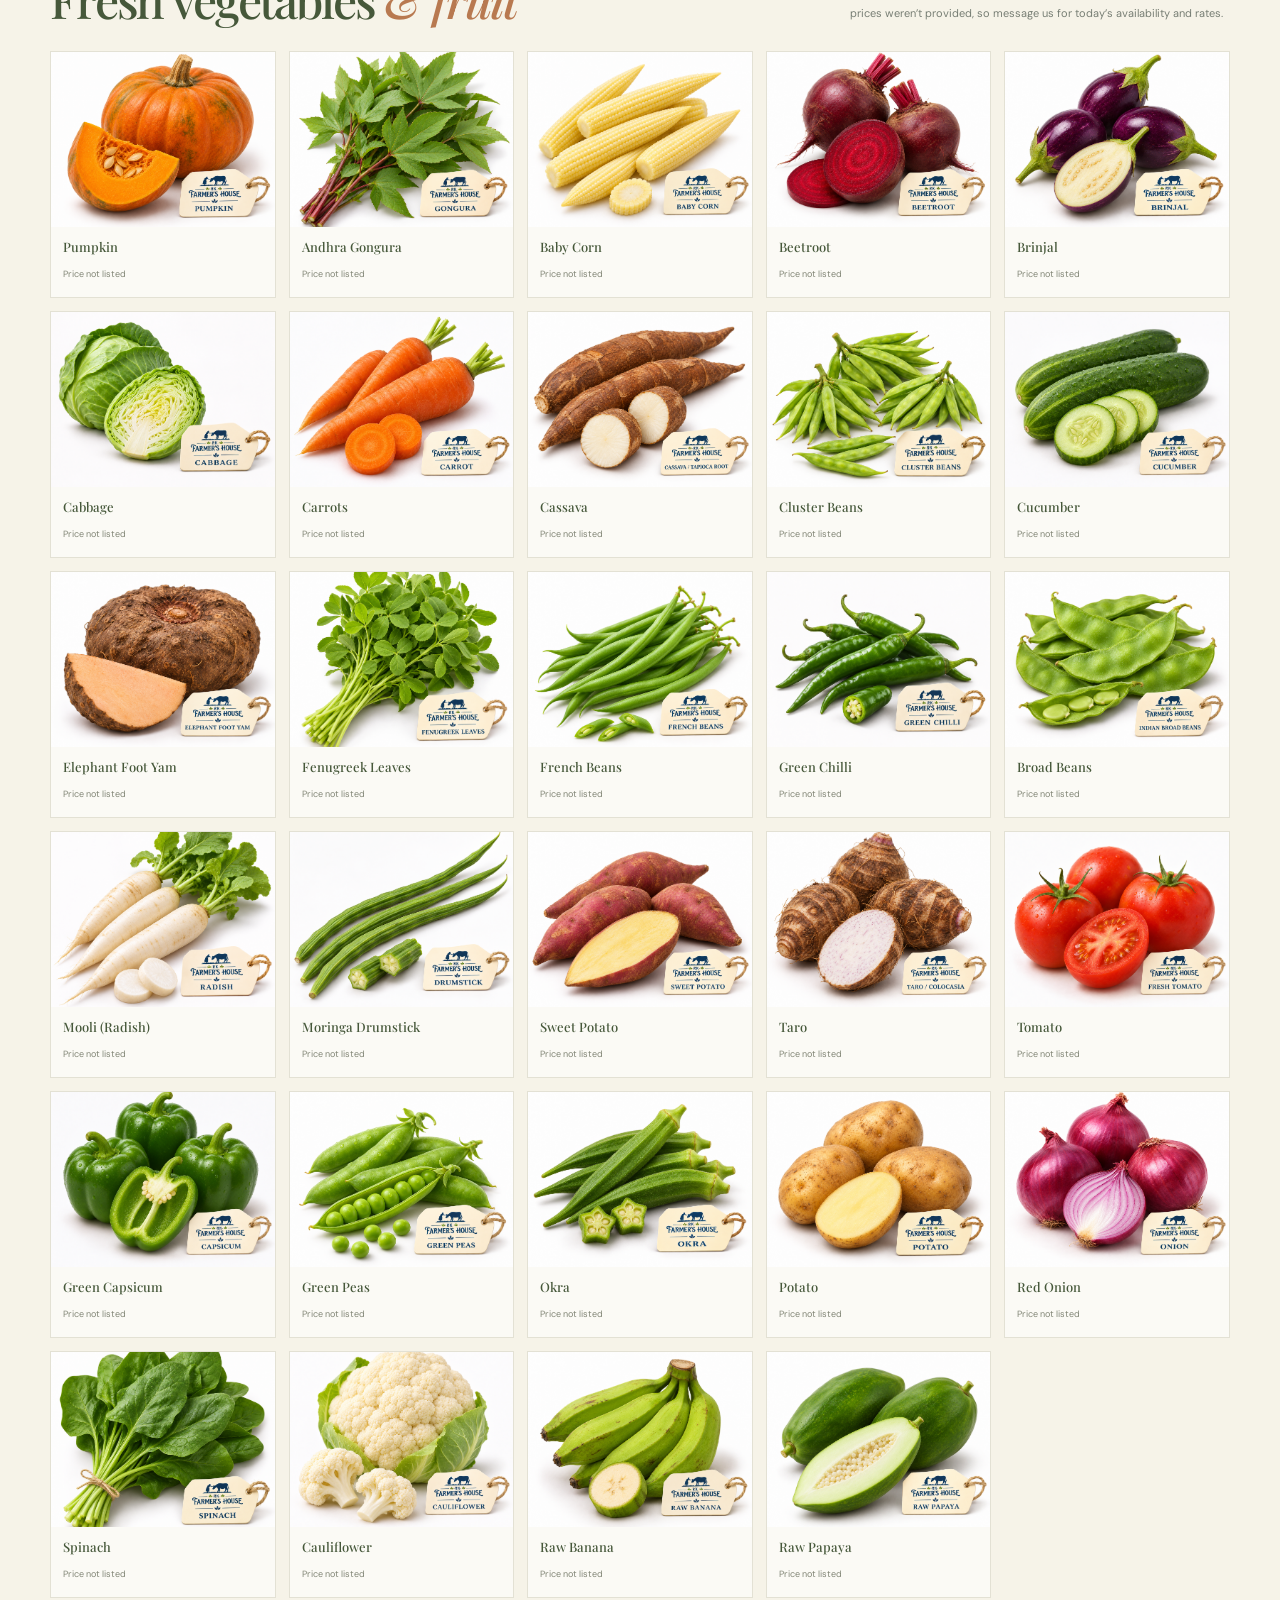
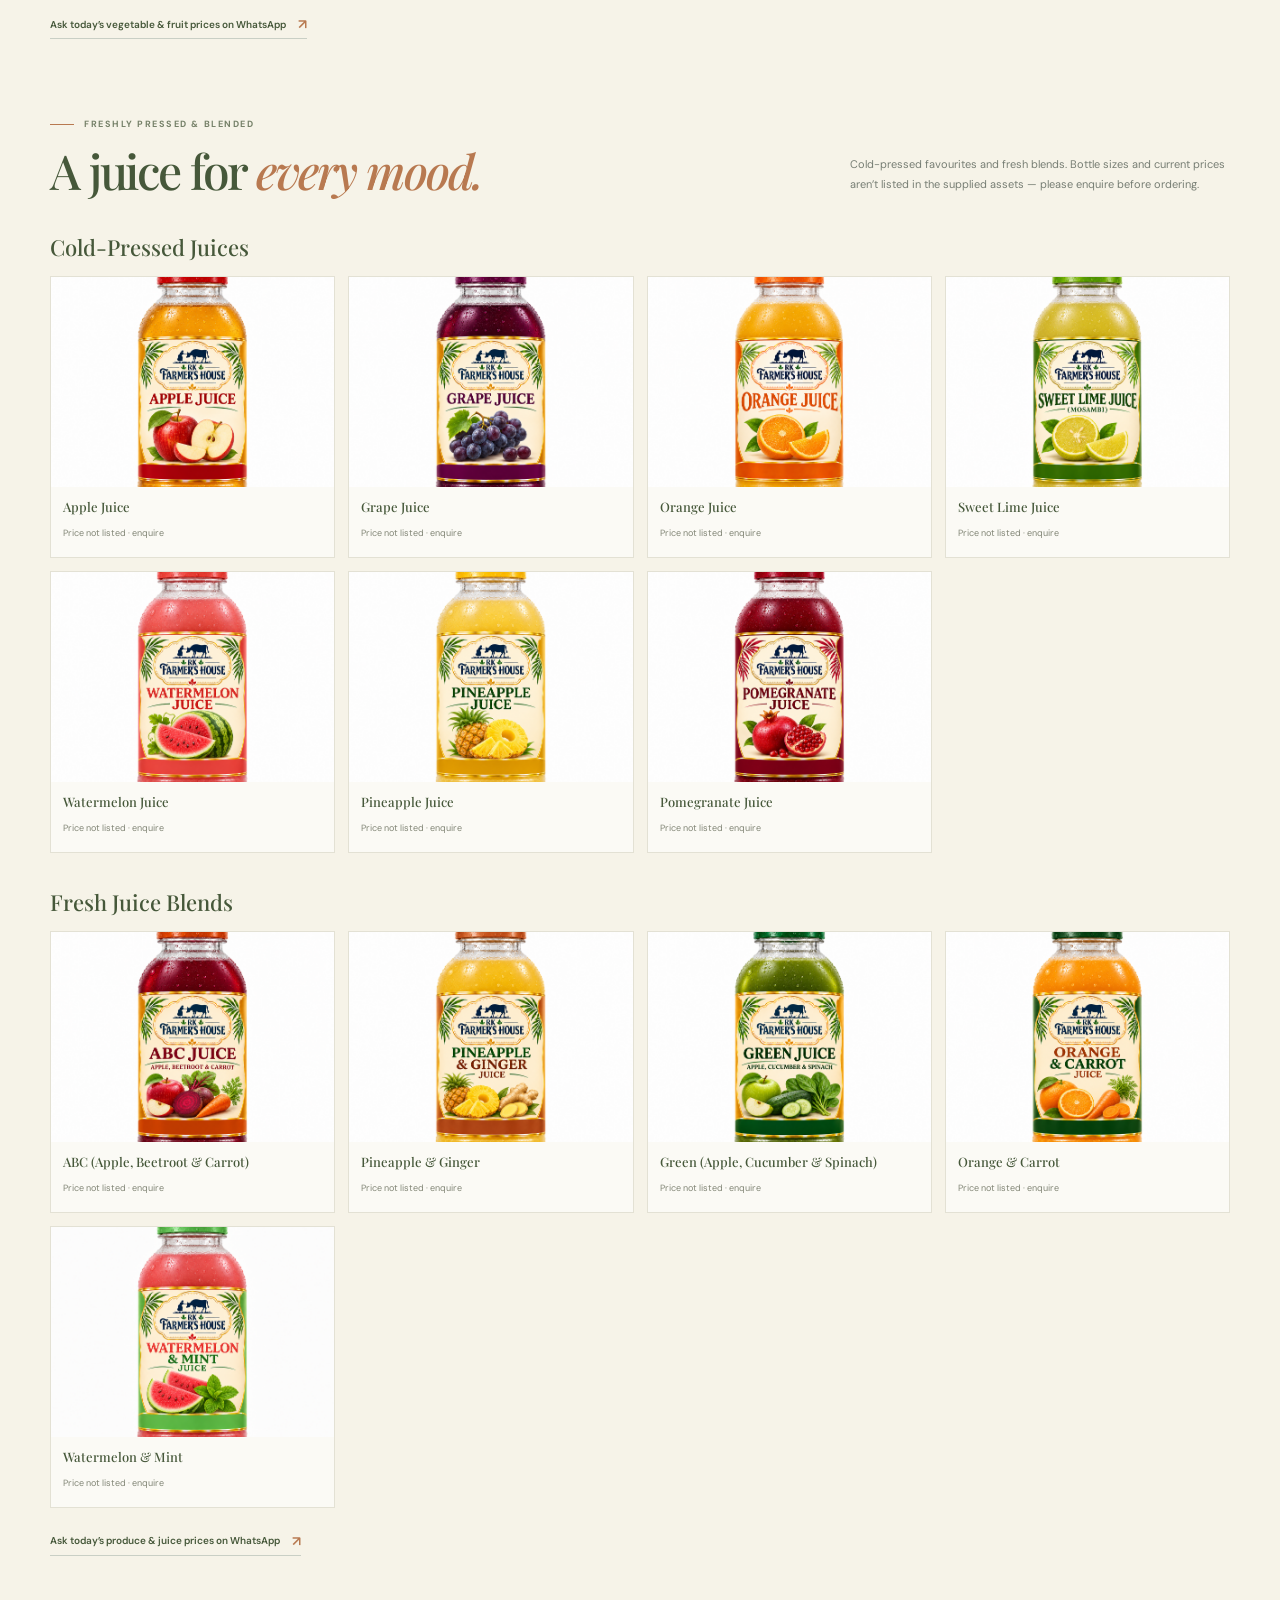
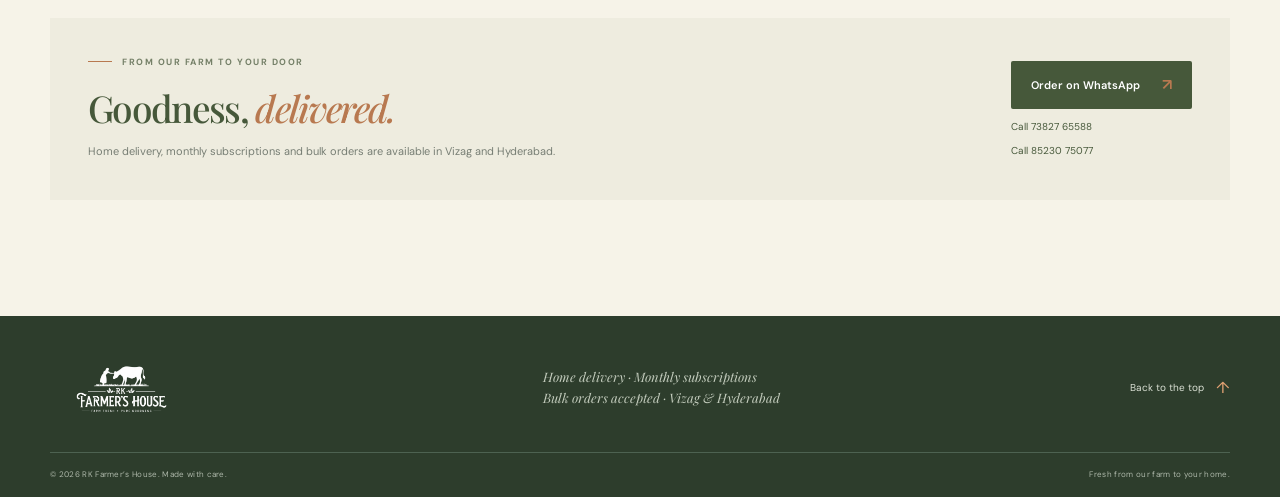
==== commit 8ca3b1bf: "added changed products" ====
--- a/products.html
+++ b/products.html
@@ -9,6 +9,7 @@
       content="Browse the RK Farmer’s House product catalogue: fresh milk, drinks, paneer, curd, kova, Bilona ghee and seasonal produce."
     />
     <title>Products &amp; Prices — RK Farmer’s House</title>
+    <link rel="icon" type="image/png" href="items/logo.png" />
     <link rel="preconnect" href="https://fonts.googleapis.com" />
     <link rel="preconnect" href="https://fonts.gstatic.com" crossorigin />
     <link
@@ -26,13 +27,7 @@
 
     <header class="site-header">
       <a class="brand" href="index.html#home" aria-label="RK Farmer’s House home">
-        <span class="brand-mark" aria-hidden="true">
-          <svg viewBox="0 0 42 42" fill="none">
-            <path d="M21 5C16 12 9 18 9 26a12 12 0 0 0 24 0c0-8-7-14-12-21Z" fill="currentColor" />
-            <path d="M15 27c.5 3.2 2.5 5.2 5.5 6" stroke="#F8F7EF" stroke-width="2" stroke-linecap="round" />
-          </svg>
-        </span>
-        <span class="brand-copy"><strong>RK Farmer’s House</strong><small>FRESH FROM OUR FARM</small></span>
+        <img class="brand-logo" src="items/logo.png" alt="RK Farmer’s House — Farm fresh, pure goodness" />
       </a>
 
       <button class="menu-toggle" type="button" aria-label="Open navigation" aria-expanded="false" aria-controls="primary-navigation">
@@ -84,12 +79,13 @@
             <a href="#kova">Kova</a>
             <a href="#cow-ghee">A2 cow ghee</a>
             <a href="#buffalo-ghee">Buffalo ghee</a>
-            <a href="#produce">Seasonal produce</a>
+            <a href="#produce">Vegetables &amp; fruit</a>
+            <a href="#juices">Juices</a>
           </nav>
 
           <div class="catalog-grid">
             <section class="catalog-card" id="milk">
-              <img src="https://images.unsplash.com/photo-1563636619-e9143da7973b?auto=format&fit=crop&w=900&q=85" alt="Fresh milk poured into a glass" loading="lazy" />
+              <img src="items/list/Premium%20500%20mL%20whole%20cow%20milk%20pouch.png" alt="RK Farmer’s House fresh cow milk pouch" loading="lazy" />
               <div class="catalog-card-content">
                 <p class="catalog-number">01 / STRAIGHT FROM THE FARM</p>
                 <h3>Milk</h3>
@@ -101,7 +97,7 @@
             </section>
 
             <section class="catalog-card" id="drinks">
-              <img src="https://images.unsplash.com/photo-1544145945-f90425340c7e?auto=format&fit=crop&w=900&q=85" alt="A refreshing selection of colourful drinks" loading="lazy" />
+              <img src="items/list/RK%20Farmer%E2%80%99s%20House%20Lassi%20Bottle.png" alt="RK Farmer’s House lassi bottle" loading="lazy" />
               <div class="catalog-card-content">
                 <p class="catalog-number">02 / FRESH &amp; REFRESHING</p>
                 <h3>Fresh drinks</h3>
@@ -117,7 +113,7 @@
             </section>
 
             <section class="catalog-card" id="paneer">
-              <img src="https://images.unsplash.com/photo-1631452180519-c014fe946bc7?auto=format&fit=crop&w=900&q=85" alt="Freshly prepared paneer in an Indian dish" loading="lazy" />
+              <img src="items/list/RK%20Farmer%E2%80%99s%20House%20Fresh%20Malai%20Paneer.png" alt="RK Farmer’s House fresh malai paneer" loading="lazy" />
               <div class="catalog-card-content">
                 <p class="catalog-number">03 / FRESHLY MADE</p>
                 <h3>Fresh Malai Paneer</h3>
@@ -130,7 +126,7 @@
             </section>
 
             <section class="catalog-card" id="curd">
-              <img src="https://images.unsplash.com/photo-1488477181946-6428a0291777?auto=format&fit=crop&w=900&q=85" alt="A bowl of fresh, creamy curd" loading="lazy" />
+              <img src="items/list/RK%20Farmer%E2%80%99s%20House%20Pot%20Curd.png" alt="RK Farmer’s House pot curd" loading="lazy" />
               <div class="catalog-card-content">
                 <p class="catalog-number">04 / COOL &amp; CREAMY</p>
                 <h3>Pot curd</h3>
@@ -142,7 +138,7 @@
             </section>
 
             <section class="catalog-card" id="kova">
-              <img src="https://images.unsplash.com/photo-1604329760661-e71dc83f8f26?auto=format&fit=crop&w=900&q=85" alt="Traditional Indian milk sweets" loading="lazy" />
+              <img src="items/list/RK%20Farmer%E2%80%99s%20House%20Kova%20500%20g.png" alt="RK Farmer’s House kova" loading="lazy" />
               <div class="catalog-card-content">
                 <p class="catalog-number">05 / A LITTLE SWEETNESS</p>
                 <h3>Kova</h3>
@@ -154,7 +150,7 @@
             </section>
 
             <section class="catalog-card" id="cow-ghee">
-              <img src="https://images.unsplash.com/photo-1474979266404-7eaacbcd87c5?auto=format&fit=crop&w=900&q=85" alt="Golden ghee in a glass bottle" loading="lazy" />
+              <img src="items/list/RK%20Farmer%E2%80%99s%20House%20A2%20Cow%20Ghee.png" alt="RK Farmer’s House A2 cow ghee" loading="lazy" />
               <div class="catalog-card-content">
                 <p class="catalog-number">06 / TRADITIONAL BILONA METHOD</p>
                 <h3>A2 Cow Ghee</h3>
@@ -166,7 +162,7 @@
             </section>
 
             <section class="catalog-card" id="buffalo-ghee">
-              <img src="https://images.unsplash.com/photo-1589985270826-4b7bb135bc9d?auto=format&fit=crop&w=900&q=85" alt="Creamy butter and traditional dairy ingredients" loading="lazy" />
+              <img src="items/list/RK%20Farmer%E2%80%99s%20House%20Buffalo%20Ghee.png" alt="RK Farmer’s House buffalo ghee" loading="lazy" />
               <div class="catalog-card-content">
                 <p class="catalog-number">07 / TRADITIONAL BILONA METHOD</p>
                 <h3>Buffalo Ghee</h3>
@@ -177,19 +173,78 @@
               </div>
             </section>
 
-            <section class="catalog-card" id="produce">
-              <img src="https://images.unsplash.com/photo-1540420773420-3366772f4999?auto=format&fit=crop&w=900&q=85" alt="Fresh seasonal vegetables ready to prepare" loading="lazy" />
-              <div class="catalog-card-content">
-                <p class="catalog-number">08 / FRESH WHEN IN SEASON</p>
-                <h3>Also available</h3>
-                <div class="catalog-columns catalog-columns-availability"><span>Product</span><span>Availability</span></div>
-                <div class="catalog-item catalog-item-availability"><strong>Fresh Vegetables</strong><span>As per requirement</span></div>
-                <div class="catalog-item catalog-item-availability"><strong>Seasonal Fruits</strong><span>As per requirement</span></div>
-                <div class="catalog-item catalog-item-availability"><strong>Cold-Pressed Juices</strong><span>Ask for availability</span></div>
-                <a class="catalog-order" href="https://wa.me/917382765588?text=Hi%2C%20please%20tell%20me%20what%20fresh%20produce%20is%20available." target="_blank" rel="noopener">Ask what's in season <span aria-hidden="true">↗</span></a>
-              </div>
-            </section>
-          </div>
+          </div>
+
+          <section class="catalog-feature-section" id="produce" aria-labelledby="produce-title">
+            <div class="catalog-feature-heading">
+              <div>
+                <p class="eyebrow"><span></span> Picked for your table</p>
+                <h2 id="produce-title">Fresh vegetables <em>&amp; fruit</em></h2>
+              </div>
+              <p>Browse the vegetables and fruit pictured in our product assets. Their prices weren’t provided, so message us for today’s availability and rates.</p>
+            </div>
+            <div class="produce-grid">
+              <article class="produce-card"><img src="items/list/Farm%20Fresh%20Pumpkin%20with%20Cut%20Wedge.png" alt="Farm-fresh pumpkin" loading="lazy" /><div><h3>Pumpkin</h3><span>Price not listed</span></div></article>
+              <article class="produce-card"><img src="items/list/Fresh%20Andhra%20gongura%20bunch.png" alt="Fresh Andhra gongura leaves" loading="lazy" /><div><h3>Andhra Gongura</h3><span>Price not listed</span></div></article>
+              <article class="produce-card"><img src="items/list/Fresh%20Baby%20Corn%20with%20Branded%20Tag.png" alt="Fresh baby corn" loading="lazy" /><div><h3>Baby Corn</h3><span>Price not listed</span></div></article>
+              <article class="produce-card"><img src="items/list/Fresh%20Beetroot%20with%20Branded%20Farm%20Tag.png" alt="Fresh beetroot" loading="lazy" /><div><h3>Beetroot</h3><span>Price not listed</span></div></article>
+              <article class="produce-card"><img src="items/list/Fresh%20Brinjal%20Studio%20Product%20Mockup.png" alt="Fresh brinjal" loading="lazy" /><div><h3>Brinjal</h3><span>Price not listed</span></div></article>
+              <article class="produce-card"><img src="items/list/Fresh%20Cabbage%20Duo%20with%20Branded%20Tag.png" alt="Fresh cabbage" loading="lazy" /><div><h3>Cabbage</h3><span>Price not listed</span></div></article>
+              <article class="produce-card"><img src="items/list/Fresh%20Carrots%20with%20Branded%20Ivory%20Tag.png" alt="Fresh carrots" loading="lazy" /><div><h3>Carrots</h3><span>Price not listed</span></div></article>
+              <article class="produce-card"><img src="items/list/Fresh%20Cassava%20Roots%20with%20Ivory%20Product%20Tag.png" alt="Fresh cassava roots" loading="lazy" /><div><h3>Cassava</h3><span>Price not listed</span></div></article>
+              <article class="produce-card"><img src="items/list/Fresh%20Cluster%20Beans%20with%20Ivory%20Tag.png" alt="Fresh cluster beans" loading="lazy" /><div><h3>Cluster Beans</h3><span>Price not listed</span></div></article>
+              <article class="produce-card"><img src="items/list/Fresh%20Cucumbers%20with%20Ivory%20RK%20Tag.png" alt="Fresh cucumbers" loading="lazy" /><div><h3>Cucumber</h3><span>Price not listed</span></div></article>
+              <article class="produce-card"><img src="items/list/Fresh%20Elephant%20Foot%20Yam%20Showcase.png" alt="Fresh elephant foot yam" loading="lazy" /><div><h3>Elephant Foot Yam</h3><span>Price not listed</span></div></article>
+              <article class="produce-card"><img src="items/list/Fresh%20Fenugreek%20Leaves%20with%20Ivory%20Tag.png" alt="Fresh fenugreek leaves" loading="lazy" /><div><h3>Fenugreek Leaves</h3><span>Price not listed</span></div></article>
+              <article class="produce-card"><img src="items/list/Fresh%20French%20Beans%20with%20Ivory%20Farm%20Tag.png" alt="Fresh French beans" loading="lazy" /><div><h3>French Beans</h3><span>Price not listed</span></div></article>
+              <article class="produce-card"><img src="items/list/Fresh%20Green%20Chilli%20Product%20Mockup.png" alt="Fresh green chillies" loading="lazy" /><div><h3>Green Chilli</h3><span>Price not listed</span></div></article>
+              <article class="produce-card"><img src="items/list/Fresh%20Indian%20Broad%20Beans%20with%20Branded%20Tag.png" alt="Fresh Indian broad beans" loading="lazy" /><div><h3>Broad Beans</h3><span>Price not listed</span></div></article>
+              <article class="produce-card"><img src="items/list/Fresh%20Mooli%20Radishes%20with%20Farm%20Tag.png" alt="Fresh mooli radishes" loading="lazy" /><div><h3>Mooli (Radish)</h3><span>Price not listed</span></div></article>
+              <article class="produce-card"><img src="items/list/Fresh%20Moringa%20Drumstick%20Product%20Mockup.png" alt="Fresh moringa drumsticks" loading="lazy" /><div><h3>Moringa Drumstick</h3><span>Price not listed</span></div></article>
+              <article class="produce-card"><img src="items/list/Fresh%20Sweet%20Potatoes%20with%20Farm%20Tag.png" alt="Fresh sweet potatoes" loading="lazy" /><div><h3>Sweet Potato</h3><span>Price not listed</span></div></article>
+              <article class="produce-card"><img src="items/list/Fresh%20Taro%20Corms%20with%20Branded%20Tag.png" alt="Fresh taro corms" loading="lazy" /><div><h3>Taro</h3><span>Price not listed</span></div></article>
+              <article class="produce-card"><img src="items/list/Fresh%20Tomato%20Product%20Tag.png" alt="Fresh tomatoes" loading="lazy" /><div><h3>Tomato</h3><span>Price not listed</span></div></article>
+              <article class="produce-card"><img src="items/list/Fresh%20green%20capsicums%20with%20ivory%20tag.png" alt="Fresh green capsicums" loading="lazy" /><div><h3>Green Capsicum</h3><span>Price not listed</span></div></article>
+              <article class="produce-card"><img src="items/list/Fresh%20green%20peas%20product%20mockup.png" alt="Fresh green peas" loading="lazy" /><div><h3>Green Peas</h3><span>Price not listed</span></div></article>
+              <article class="produce-card"><img src="items/list/Fresh%20okra%20with%20ivory%20farm%20tag.png" alt="Fresh okra" loading="lazy" /><div><h3>Okra</h3><span>Price not listed</span></div></article>
+              <article class="produce-card"><img src="items/list/Fresh%20potato%20trio%20with%20ivory%20tag.png" alt="Fresh potatoes" loading="lazy" /><div><h3>Potato</h3><span>Price not listed</span></div></article>
+              <article class="produce-card"><img src="items/list/Fresh%20red%20onions%20with%20ivory%20tag.png" alt="Fresh red onions" loading="lazy" /><div><h3>Red Onion</h3><span>Price not listed</span></div></article>
+              <article class="produce-card"><img src="items/list/Fresh%20spinach%20bunch%20with%20branded%20ivory%20tag.png" alt="Fresh spinach" loading="lazy" /><div><h3>Spinach</h3><span>Price not listed</span></div></article>
+              <article class="produce-card"><img src="items/list/Ivory%20cauliflower%20with%20RK%20farm%20tag.png" alt="Fresh cauliflower" loading="lazy" /><div><h3>Cauliflower</h3><span>Price not listed</span></div></article>
+              <article class="produce-card"><img src="items/list/Raw%20banana%20bunch%20with%20branded%20tag.png" alt="Fresh raw bananas" loading="lazy" /><div><h3>Raw Banana</h3><span>Price not listed</span></div></article>
+              <article class="produce-card"><img src="items/list/Raw%20papayas%20with%20farm-fresh%20product%20tag.png" alt="Fresh raw papayas" loading="lazy" /><div><h3>Raw Papaya</h3><span>Price not listed</span></div></article>
+            </div>
+            <a class="catalog-order" href="https://wa.me/917382765588?text=Hi%2C%20please%20share%20today%E2%80%99s%20vegetable%20and%20fruit%20availability%20and%20prices." target="_blank" rel="noopener">Ask today’s vegetable &amp; fruit prices on WhatsApp <span aria-hidden="true">↗</span></a>
+          </section>
+
+          <section class="catalog-feature-section juice-section" id="juices" aria-labelledby="juices-title">
+            <div class="catalog-feature-heading">
+              <div>
+                <p class="eyebrow"><span></span> Freshly pressed &amp; blended</p>
+                <h2 id="juices-title">A juice for <em>every mood.</em></h2>
+              </div>
+              <p>Cold-pressed favourites and fresh blends. Bottle sizes and current prices aren’t listed in the supplied assets — please enquire before ordering.</p>
+            </div>
+            <h3 class="juice-subheading">Cold-Pressed Juices</h3>
+            <div class="produce-grid juice-grid">
+              <article class="produce-card"><img src="items/coldpressedjuices/Apple-Juice.png" alt="RK Farmer’s House apple juice" loading="lazy" /><div><h3>Apple Juice</h3><span>Price not listed · enquire</span></div></article>
+              <article class="produce-card"><img src="items/coldpressedjuices/Grape-Juice.png" alt="RK Farmer’s House grape juice" loading="lazy" /><div><h3>Grape Juice</h3><span>Price not listed · enquire</span></div></article>
+              <article class="produce-card"><img src="items/coldpressedjuices/Orange-Juice.png" alt="RK Farmer’s House orange juice" loading="lazy" /><div><h3>Orange Juice</h3><span>Price not listed · enquire</span></div></article>
+              <article class="produce-card"><img src="items/coldpressedjuices/Sweet-Lime-Juice.png" alt="RK Farmer’s House sweet lime juice" loading="lazy" /><div><h3>Sweet Lime Juice</h3><span>Price not listed · enquire</span></div></article>
+              <article class="produce-card"><img src="items/coldpressedjuices/Watermelon-Juice.png" alt="RK Farmer’s House watermelon juice" loading="lazy" /><div><h3>Watermelon Juice</h3><span>Price not listed · enquire</span></div></article>
+              <article class="produce-card"><img src="items/coldpressedjuices/pineapple-juice.png" alt="RK Farmer’s House pineapple juice" loading="lazy" /><div><h3>Pineapple Juice</h3><span>Price not listed · enquire</span></div></article>
+              <article class="produce-card"><img src="items/coldpressedjuices/pomegranate-juice.png" alt="RK Farmer’s House pomegranate juice" loading="lazy" /><div><h3>Pomegranate Juice</h3><span>Price not listed · enquire</span></div></article>
+            </div>
+            <h3 class="juice-subheading">Fresh Juice Blends</h3>
+            <div class="produce-grid juice-grid">
+              <article class="produce-card"><img src="items/juiceblends/ABC%20juice%20bottle_%20apple,%20beetroot%20&amp;%20carrot.png" alt="ABC juice blend with apple, beetroot and carrot" loading="lazy" /><div><h3>ABC (Apple, Beetroot &amp; Carrot)</h3><span>Price not listed · enquire</span></div></article>
+              <article class="produce-card"><img src="items/juiceblends/Pineapple%20&amp;%20ginger%20juice%20bottle.png" alt="Pineapple and ginger juice blend" loading="lazy" /><div><h3>Pineapple &amp; Ginger</h3><span>Price not listed · enquire</span></div></article>
+              <article class="produce-card"><img src="items/juiceblends/Premium%20green%20juice%20with%20apple%20cucumber%20spinach.png" alt="Green juice blend with apple, cucumber and spinach" loading="lazy" /><div><h3>Green (Apple, Cucumber &amp; Spinach)</h3><span>Price not listed · enquire</span></div></article>
+              <article class="produce-card"><img src="items/juiceblends/RK%20Farmer%E2%80%99s%20House%20Orange%20&amp;%20Carrot%20Juice.png" alt="Orange and carrot juice blend" loading="lazy" /><div><h3>Orange &amp; Carrot</h3><span>Price not listed · enquire</span></div></article>
+              <article class="produce-card"><img src="items/juiceblends/Watermelon%20&amp;%20Mint%20Juice%20Bottle.png" alt="Watermelon and mint juice blend" loading="lazy" /><div><h3>Watermelon &amp; Mint</h3><span>Price not listed · enquire</span></div></article>
+            </div>
+            <a class="catalog-order" href="https://wa.me/917382765588?text=Hi%2C%20please%20share%20today%E2%80%99s%20vegetable%20and%20juice%20availability%2C%20prices%20and%20sizes." target="_blank" rel="noopener">Ask today’s produce &amp; juice prices on WhatsApp <span aria-hidden="true">↗</span></a>
+          </section>
 
           <div class="delivery-banner">
             <div><p class="eyebrow"><span></span> From our farm to your door</p><h2>Goodness, <em>delivered.</em></h2><p>Home delivery, monthly subscriptions and bulk orders are available in Vizag and Hyderabad.</p></div>
@@ -202,8 +257,7 @@
     <footer class="site-footer">
       <div class="page-width footer-top">
         <a class="brand brand-footer" href="index.html#home">
-          <span class="brand-mark" aria-hidden="true"><svg viewBox="0 0 42 42" fill="none"><path d="M21 5C16 12 9 18 9 26a12 12 0 0 0 24 0c0-8-7-14-12-21Z" fill="currentColor" /><path d="M15 27c.5 3.2 2.5 5.2 5.5 6" stroke="#F8F7EF" stroke-width="2" stroke-linecap="round" /></svg></span>
-          <span class="brand-copy"><strong>RK Farmer’s House</strong><small>FRESH FROM OUR FARM</small></span>
+          <img class="brand-logo" src="items/logo.png" alt="RK Farmer’s House — Farm fresh, pure goodness" />
         </a>
         <p>Home delivery · Monthly subscriptions<br />Bulk orders accepted · Vizag &amp; Hyderabad</p>
         <a class="back-top" href="#catalog">Back to the top <span aria-hidden="true">↑</span></a>
--- a/styles.css
+++ b/styles.css
@@ -25,6 +25,7 @@
 .announcement-dot { width: 6px; height: 6px; background: #d89c64; border-radius: 50%; }
 .site-header { height: 82px; padding: 0 max(48px, calc((100% - 1180px) / 2)); display: flex; justify-content: space-between; align-items: center; position: relative; z-index: 10; background: var(--cream); }
 .brand { display: inline-flex; align-items: center; gap: 10px; color: var(--green); flex-shrink: 0; }
+.brand-logo { display: block; width: 142px; height: 66px; object-fit: contain; }
 .brand-mark { width: 39px; height: 39px; display: block; }
 .brand-mark svg { width: 100%; height: 100%; }
 .brand-copy { display: grid; gap: 3px; }
@@ -167,6 +168,7 @@
 .footer-top { display: flex; align-items: center; justify-content: space-between; padding-bottom: 31px; }
 .brand-footer { color: #eef0e5; }
 .brand-footer .brand-copy small { color: #b2bdaa; }
+.brand-footer .brand-logo { filter: brightness(0) invert(1); }
 .footer-top > p { margin: 0; color: #c3ccbd; font-family: var(--serif); font-size: 13px; font-style: italic; line-height: 1.6; }
 .back-top { display: inline-flex; gap: 12px; align-items: center; color: #dbe1d5; font-size: 10px; }
 .back-top span { color: #e0a173; font-size: 16px; }
@@ -298,6 +300,23 @@
 .delivery-banner > div:first-child > p:last-child { max-width: 470px; margin: 0; color: #777e74; font-size: 11px; line-height: 1.8; }
 .delivery-actions { display: flex; flex-direction: column; align-items: flex-start; gap: 11px; flex-shrink: 0; }
 .delivery-actions > a:not(.button) { color: var(--green); font-size: 10px; }
+.catalog-feature-section { margin-top: 74px; scroll-margin-top: 78px; }
+.catalog-feature-heading { display: flex; align-items: end; justify-content: space-between; gap: 28px; margin-bottom: 24px; }
+.catalog-feature-heading .eyebrow { margin-bottom: 14px; }
+.catalog-feature-heading h2 { margin: 0; color: var(--green); font-size: clamp(35px, 3.8vw, 48px); line-height: 1.12; }
+.catalog-feature-heading h2 em { color: var(--orange); }
+.catalog-feature-heading > p { max-width: 380px; margin: 0 0 3px; color: #777e74; font-size: 11px; line-height: 1.8; }
+.produce-grid { display: grid; grid-template-columns: repeat(5, minmax(0, 1fr)); gap: 13px; }
+.produce-card { min-width: 0; overflow: hidden; border: 1px solid #e3e1d4; background: #fbfaf5; }
+.produce-card > img { display: block; width: 100%; height: 175px; object-fit: cover; background: #f1efe6; }
+.produce-card > div { min-height: 70px; padding: 11px 12px 12px; }
+.produce-card h3 { margin: 0 0 6px; color: var(--green); font-family: var(--serif); font-size: 13px; font-weight: 500; line-height: 1.35; }
+.produce-card > div > span { color: #818575; font-size: 9px; }
+.juice-section { padding-top: 5px; }
+.juice-subheading { margin: 34px 0 14px; color: var(--green); font-family: var(--serif); font-size: 22px; font-weight: 500; }
+.juice-grid { grid-template-columns: repeat(4, minmax(0, 1fr)); }
+.juice-grid .produce-card > img { height: 210px; }
+.juice-section > .catalog-order { margin-top: 24px; }
 
 @media (max-width: 900px) {
   .catalog-hero-content { gap: 5%; }
@@ -305,6 +324,8 @@
   .catalog-grid { gap: 16px; }
   .catalog-card-content { padding: 18px 15px 16px; }
   .catalog-columns, .catalog-item { grid-template-columns: minmax(0, 1fr) 52px 63px 53px; gap: 3px; }
+  .produce-grid { grid-template-columns: repeat(4, minmax(0, 1fr)); }
+  .produce-card > img { height: 160px; }
 }
 
 @media (max-width: 680px) {
@@ -325,6 +346,16 @@
   .catalog-item { min-height: 43px; font-size: 9px; }
   .catalog-item b { font-size: 10px; }
   .catalog-columns-availability, .catalog-item-availability { grid-template-columns: minmax(0, 1fr) 125px; }
+  .brand-logo { width: 126px; height: 58px; }
+  .catalog-feature-section { margin-top: 53px; }
+  .catalog-feature-heading { display: block; margin-bottom: 18px; }
+  .catalog-feature-heading h2 { font-size: 38px; }
+  .catalog-feature-heading > p { margin-top: 13px; }
+  .produce-grid { grid-template-columns: repeat(2, minmax(0, 1fr)); gap: 10px; }
+  .produce-card > img { height: 165px; }
+  .produce-card > div { min-height: 66px; padding: 10px; }
+  .juice-grid .produce-card > img { height: 190px; }
+  .juice-subheading { margin-top: 27px; font-size: 20px; }
   .delivery-banner { align-items: flex-start; flex-direction: column; margin-top: 39px; padding: 25px 20px; }
   .delivery-banner h2 { font-size: 33px; }
   .delivery-actions { gap: 13px; }
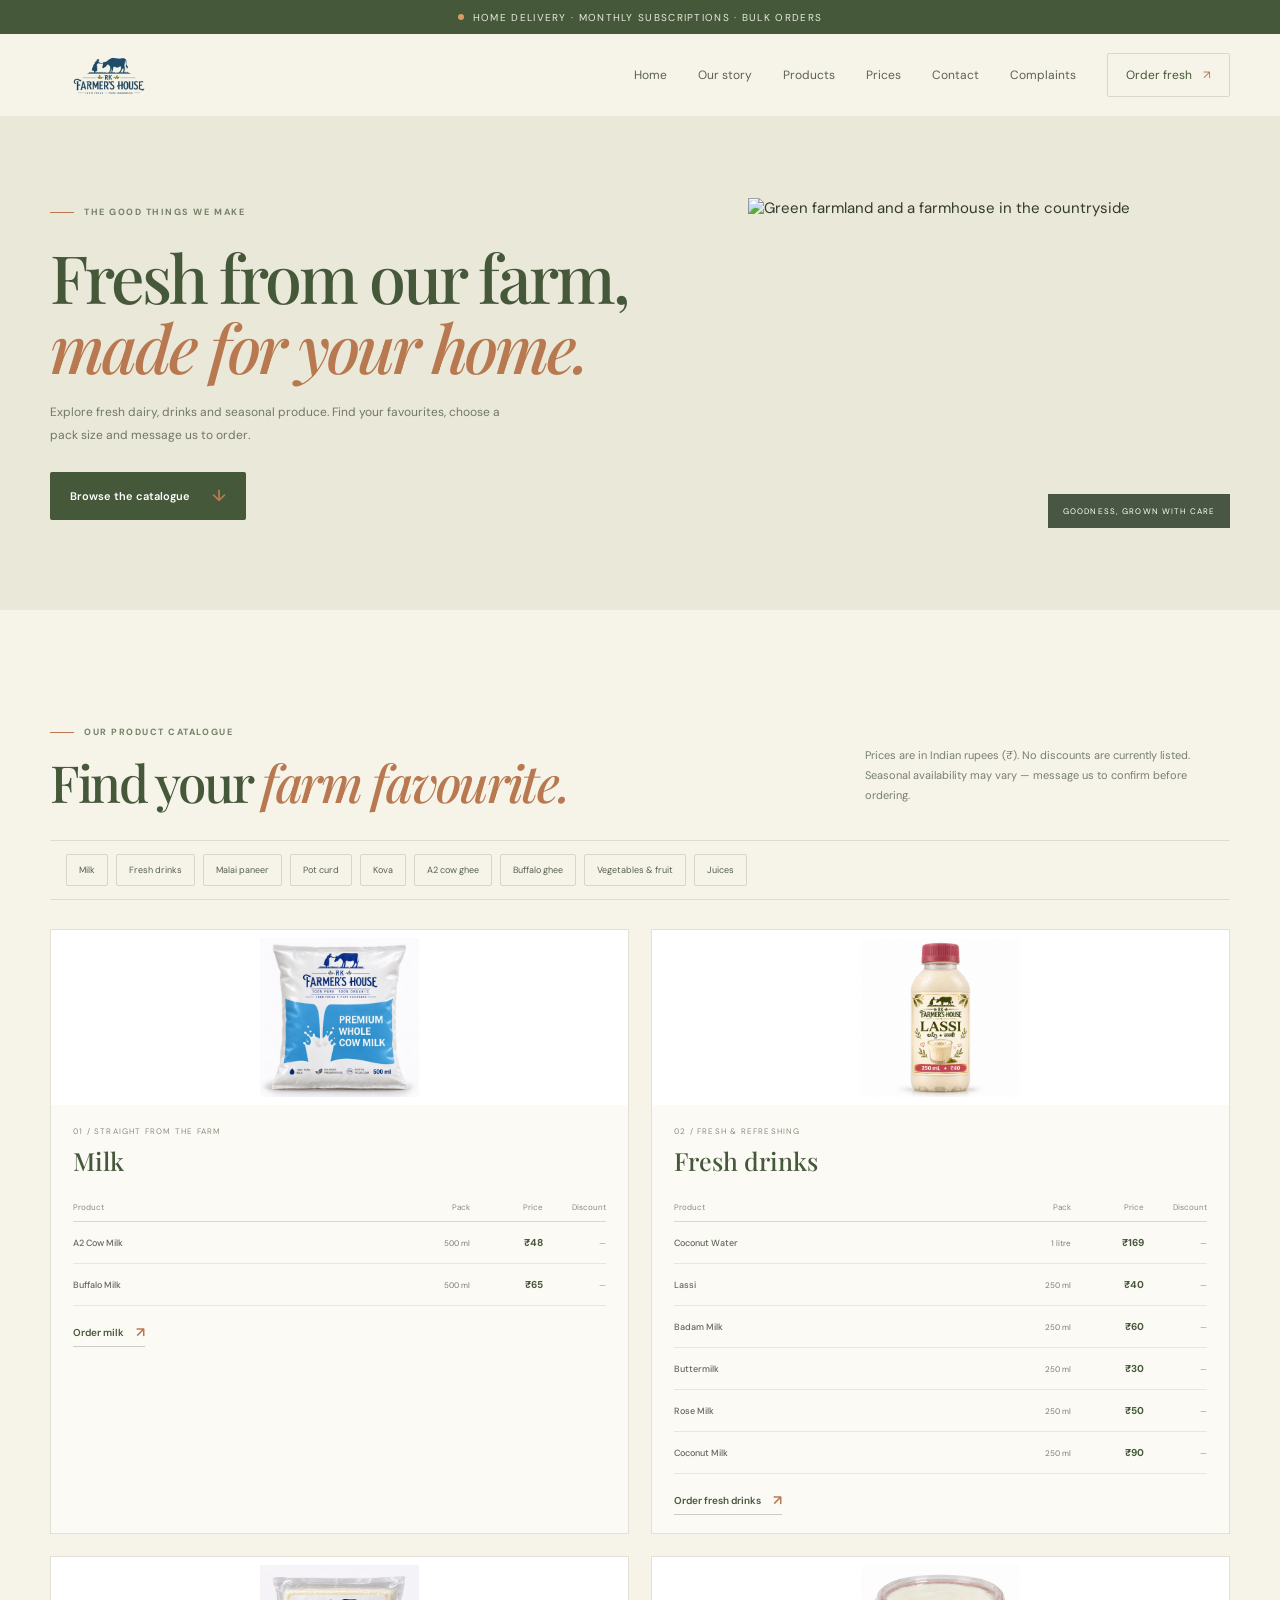
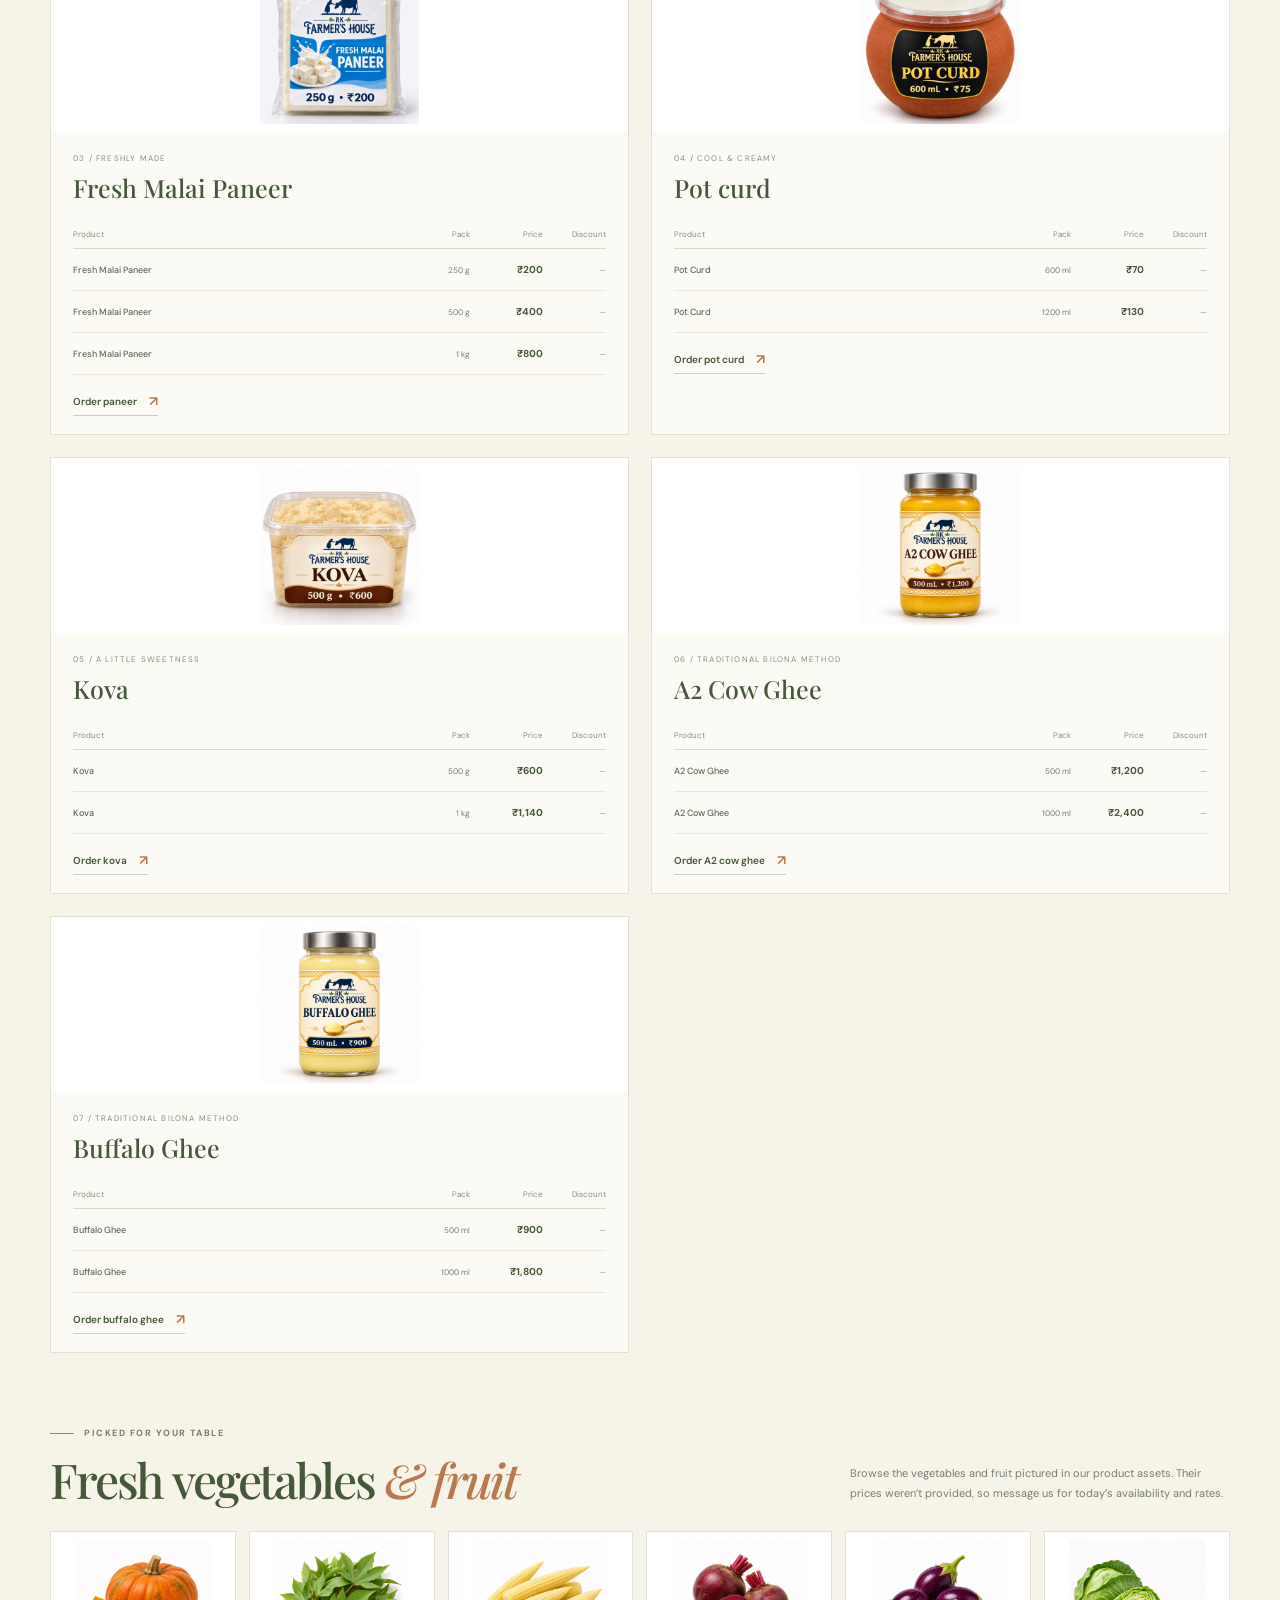
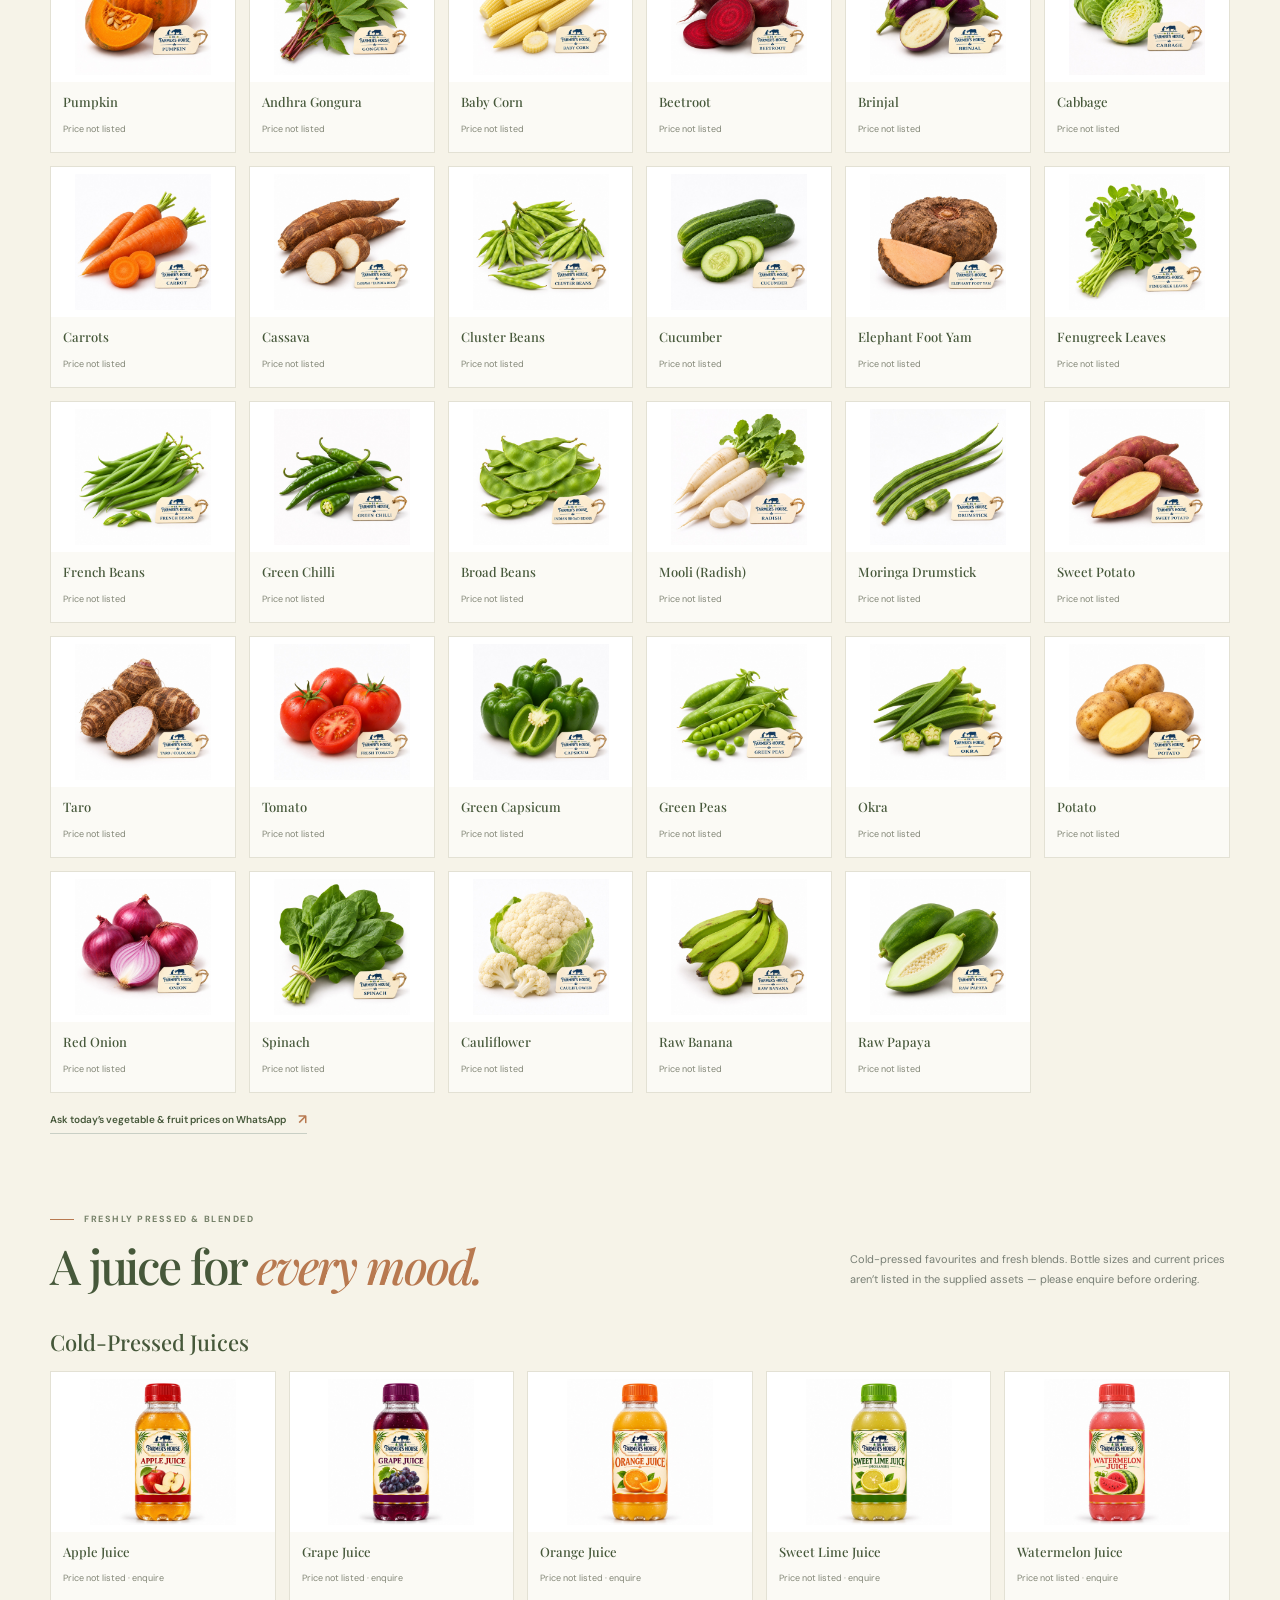
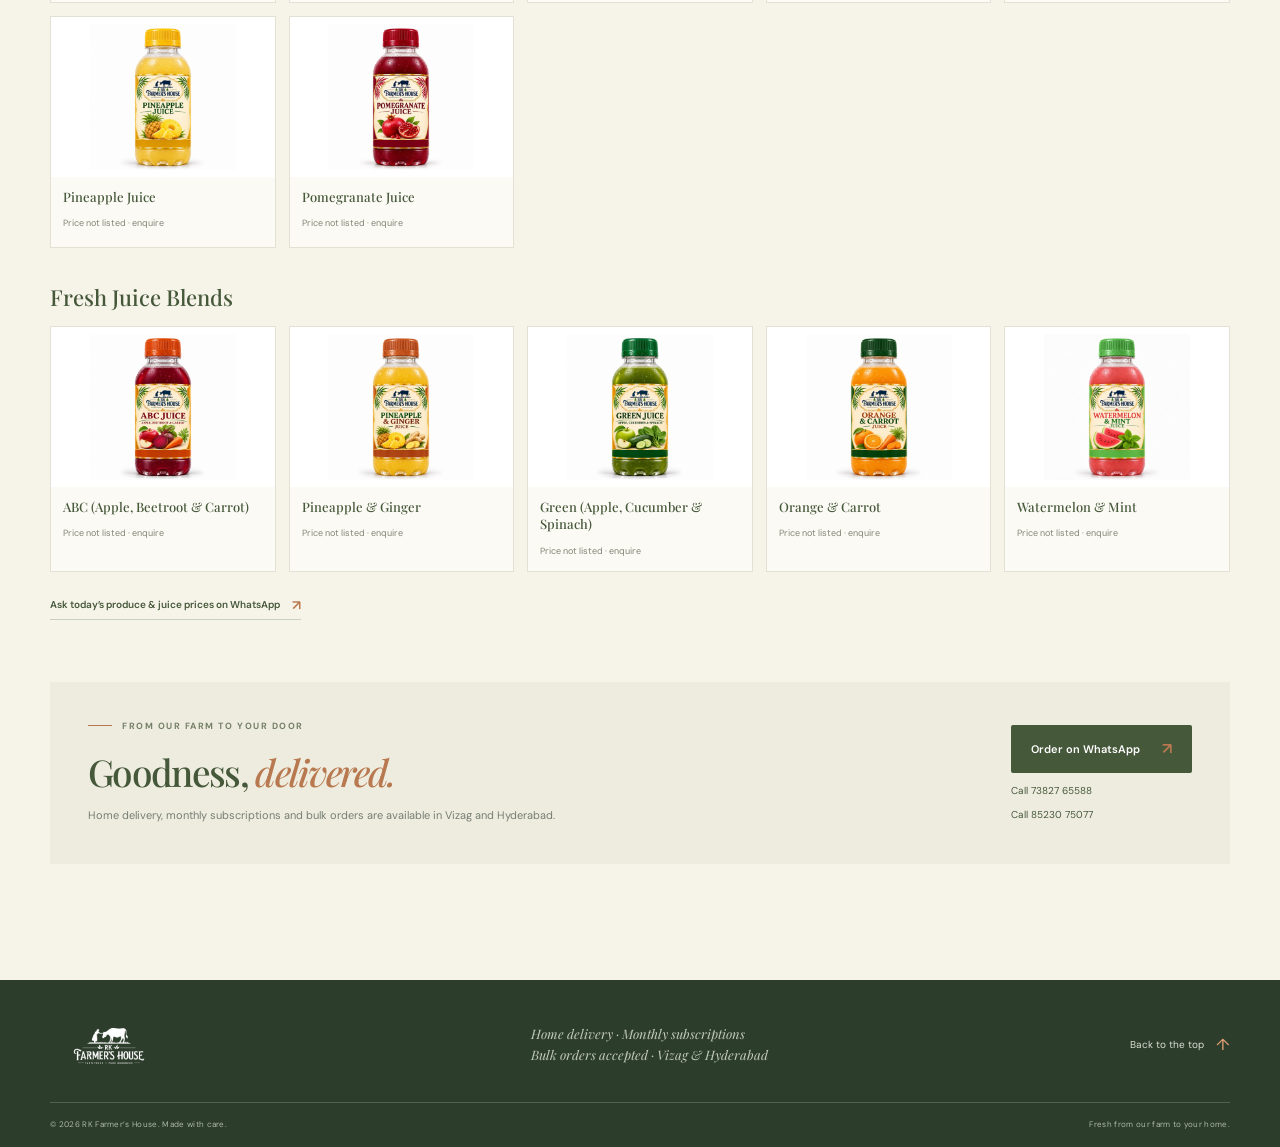
==== commit 4ecf2f01: "items size compressed" ====
--- a/products.html
+++ b/products.html
@@ -9,7 +9,7 @@
       content="Browse the RK Farmer’s House product catalogue: fresh milk, drinks, paneer, curd, kova, Bilona ghee and seasonal produce."
     />
     <title>Products &amp; Prices — RK Farmer’s House</title>
-    <link rel="icon" type="image/png" href="items/logo.png" />
+    <link rel="icon" type="image/png" href="items/optimized/logo.png" />
     <link rel="preconnect" href="https://fonts.googleapis.com" />
     <link rel="preconnect" href="https://fonts.gstatic.com" crossorigin />
     <link
@@ -27,7 +27,7 @@
 
     <header class="site-header">
       <a class="brand" href="index.html#home" aria-label="RK Farmer’s House home">
-        <img class="brand-logo" src="items/logo.png" alt="RK Farmer’s House — Farm fresh, pure goodness" />
+        <img class="brand-logo" src="items/optimized/logo.png" alt="RK Farmer’s House — Farm fresh, pure goodness" />
       </a>
 
       <button class="menu-toggle" type="button" aria-label="Open navigation" aria-expanded="false" aria-controls="primary-navigation">
@@ -85,7 +85,7 @@
 
           <div class="catalog-grid">
             <section class="catalog-card" id="milk">
-              <img src="items/list/Premium%20500%20mL%20whole%20cow%20milk%20pouch.png" alt="RK Farmer’s House fresh cow milk pouch" loading="lazy" />
+              <img src="items/optimized/list/Premium%20500%20mL%20whole%20cow%20milk%20pouch.jpg" alt="RK Farmer’s House fresh cow milk pouch" loading="lazy" />
               <div class="catalog-card-content">
                 <p class="catalog-number">01 / STRAIGHT FROM THE FARM</p>
                 <h3>Milk</h3>
@@ -97,7 +97,7 @@
             </section>
 
             <section class="catalog-card" id="drinks">
-              <img src="items/list/RK%20Farmer%E2%80%99s%20House%20Lassi%20Bottle.png" alt="RK Farmer’s House lassi bottle" loading="lazy" />
+              <img src="items/optimized/list/RK%20Farmer%E2%80%99s%20House%20Lassi%20Bottle.jpg" alt="RK Farmer’s House lassi bottle" loading="lazy" />
               <div class="catalog-card-content">
                 <p class="catalog-number">02 / FRESH &amp; REFRESHING</p>
                 <h3>Fresh drinks</h3>
@@ -113,7 +113,7 @@
             </section>
 
             <section class="catalog-card" id="paneer">
-              <img src="items/list/RK%20Farmer%E2%80%99s%20House%20Fresh%20Malai%20Paneer.png" alt="RK Farmer’s House fresh malai paneer" loading="lazy" />
+              <img src="items/optimized/list/RK%20Farmer%E2%80%99s%20House%20Fresh%20Malai%20Paneer.jpg" alt="RK Farmer’s House fresh malai paneer" loading="lazy" />
               <div class="catalog-card-content">
                 <p class="catalog-number">03 / FRESHLY MADE</p>
                 <h3>Fresh Malai Paneer</h3>
@@ -126,7 +126,7 @@
             </section>
 
             <section class="catalog-card" id="curd">
-              <img src="items/list/RK%20Farmer%E2%80%99s%20House%20Pot%20Curd.png" alt="RK Farmer’s House pot curd" loading="lazy" />
+              <img src="items/optimized/list/RK%20Farmer%E2%80%99s%20House%20Pot%20Curd.jpg" alt="RK Farmer’s House pot curd" loading="lazy" />
               <div class="catalog-card-content">
                 <p class="catalog-number">04 / COOL &amp; CREAMY</p>
                 <h3>Pot curd</h3>
@@ -138,7 +138,7 @@
             </section>
 
             <section class="catalog-card" id="kova">
-              <img src="items/list/RK%20Farmer%E2%80%99s%20House%20Kova%20500%20g.png" alt="RK Farmer’s House kova" loading="lazy" />
+              <img src="items/optimized/list/RK%20Farmer%E2%80%99s%20House%20Kova%20500%20g.jpg" alt="RK Farmer’s House kova" loading="lazy" />
               <div class="catalog-card-content">
                 <p class="catalog-number">05 / A LITTLE SWEETNESS</p>
                 <h3>Kova</h3>
@@ -150,7 +150,7 @@
             </section>
 
             <section class="catalog-card" id="cow-ghee">
-              <img src="items/list/RK%20Farmer%E2%80%99s%20House%20A2%20Cow%20Ghee.png" alt="RK Farmer’s House A2 cow ghee" loading="lazy" />
+              <img src="items/optimized/list/RK%20Farmer%E2%80%99s%20House%20A2%20Cow%20Ghee.jpg" alt="RK Farmer’s House A2 cow ghee" loading="lazy" />
               <div class="catalog-card-content">
                 <p class="catalog-number">06 / TRADITIONAL BILONA METHOD</p>
                 <h3>A2 Cow Ghee</h3>
@@ -162,7 +162,7 @@
             </section>
 
             <section class="catalog-card" id="buffalo-ghee">
-              <img src="items/list/RK%20Farmer%E2%80%99s%20House%20Buffalo%20Ghee.png" alt="RK Farmer’s House buffalo ghee" loading="lazy" />
+              <img src="items/optimized/list/RK%20Farmer%E2%80%99s%20House%20Buffalo%20Ghee.jpg" alt="RK Farmer’s House buffalo ghee" loading="lazy" />
               <div class="catalog-card-content">
                 <p class="catalog-number">07 / TRADITIONAL BILONA METHOD</p>
                 <h3>Buffalo Ghee</h3>
@@ -184,35 +184,35 @@
               <p>Browse the vegetables and fruit pictured in our product assets. Their prices weren’t provided, so message us for today’s availability and rates.</p>
             </div>
             <div class="produce-grid">
-              <article class="produce-card"><img src="items/list/Farm%20Fresh%20Pumpkin%20with%20Cut%20Wedge.png" alt="Farm-fresh pumpkin" loading="lazy" /><div><h3>Pumpkin</h3><span>Price not listed</span></div></article>
-              <article class="produce-card"><img src="items/list/Fresh%20Andhra%20gongura%20bunch.png" alt="Fresh Andhra gongura leaves" loading="lazy" /><div><h3>Andhra Gongura</h3><span>Price not listed</span></div></article>
-              <article class="produce-card"><img src="items/list/Fresh%20Baby%20Corn%20with%20Branded%20Tag.png" alt="Fresh baby corn" loading="lazy" /><div><h3>Baby Corn</h3><span>Price not listed</span></div></article>
-              <article class="produce-card"><img src="items/list/Fresh%20Beetroot%20with%20Branded%20Farm%20Tag.png" alt="Fresh beetroot" loading="lazy" /><div><h3>Beetroot</h3><span>Price not listed</span></div></article>
-              <article class="produce-card"><img src="items/list/Fresh%20Brinjal%20Studio%20Product%20Mockup.png" alt="Fresh brinjal" loading="lazy" /><div><h3>Brinjal</h3><span>Price not listed</span></div></article>
-              <article class="produce-card"><img src="items/list/Fresh%20Cabbage%20Duo%20with%20Branded%20Tag.png" alt="Fresh cabbage" loading="lazy" /><div><h3>Cabbage</h3><span>Price not listed</span></div></article>
-              <article class="produce-card"><img src="items/list/Fresh%20Carrots%20with%20Branded%20Ivory%20Tag.png" alt="Fresh carrots" loading="lazy" /><div><h3>Carrots</h3><span>Price not listed</span></div></article>
-              <article class="produce-card"><img src="items/list/Fresh%20Cassava%20Roots%20with%20Ivory%20Product%20Tag.png" alt="Fresh cassava roots" loading="lazy" /><div><h3>Cassava</h3><span>Price not listed</span></div></article>
-              <article class="produce-card"><img src="items/list/Fresh%20Cluster%20Beans%20with%20Ivory%20Tag.png" alt="Fresh cluster beans" loading="lazy" /><div><h3>Cluster Beans</h3><span>Price not listed</span></div></article>
-              <article class="produce-card"><img src="items/list/Fresh%20Cucumbers%20with%20Ivory%20RK%20Tag.png" alt="Fresh cucumbers" loading="lazy" /><div><h3>Cucumber</h3><span>Price not listed</span></div></article>
-              <article class="produce-card"><img src="items/list/Fresh%20Elephant%20Foot%20Yam%20Showcase.png" alt="Fresh elephant foot yam" loading="lazy" /><div><h3>Elephant Foot Yam</h3><span>Price not listed</span></div></article>
-              <article class="produce-card"><img src="items/list/Fresh%20Fenugreek%20Leaves%20with%20Ivory%20Tag.png" alt="Fresh fenugreek leaves" loading="lazy" /><div><h3>Fenugreek Leaves</h3><span>Price not listed</span></div></article>
-              <article class="produce-card"><img src="items/list/Fresh%20French%20Beans%20with%20Ivory%20Farm%20Tag.png" alt="Fresh French beans" loading="lazy" /><div><h3>French Beans</h3><span>Price not listed</span></div></article>
-              <article class="produce-card"><img src="items/list/Fresh%20Green%20Chilli%20Product%20Mockup.png" alt="Fresh green chillies" loading="lazy" /><div><h3>Green Chilli</h3><span>Price not listed</span></div></article>
-              <article class="produce-card"><img src="items/list/Fresh%20Indian%20Broad%20Beans%20with%20Branded%20Tag.png" alt="Fresh Indian broad beans" loading="lazy" /><div><h3>Broad Beans</h3><span>Price not listed</span></div></article>
-              <article class="produce-card"><img src="items/list/Fresh%20Mooli%20Radishes%20with%20Farm%20Tag.png" alt="Fresh mooli radishes" loading="lazy" /><div><h3>Mooli (Radish)</h3><span>Price not listed</span></div></article>
-              <article class="produce-card"><img src="items/list/Fresh%20Moringa%20Drumstick%20Product%20Mockup.png" alt="Fresh moringa drumsticks" loading="lazy" /><div><h3>Moringa Drumstick</h3><span>Price not listed</span></div></article>
-              <article class="produce-card"><img src="items/list/Fresh%20Sweet%20Potatoes%20with%20Farm%20Tag.png" alt="Fresh sweet potatoes" loading="lazy" /><div><h3>Sweet Potato</h3><span>Price not listed</span></div></article>
-              <article class="produce-card"><img src="items/list/Fresh%20Taro%20Corms%20with%20Branded%20Tag.png" alt="Fresh taro corms" loading="lazy" /><div><h3>Taro</h3><span>Price not listed</span></div></article>
-              <article class="produce-card"><img src="items/list/Fresh%20Tomato%20Product%20Tag.png" alt="Fresh tomatoes" loading="lazy" /><div><h3>Tomato</h3><span>Price not listed</span></div></article>
-              <article class="produce-card"><img src="items/list/Fresh%20green%20capsicums%20with%20ivory%20tag.png" alt="Fresh green capsicums" loading="lazy" /><div><h3>Green Capsicum</h3><span>Price not listed</span></div></article>
-              <article class="produce-card"><img src="items/list/Fresh%20green%20peas%20product%20mockup.png" alt="Fresh green peas" loading="lazy" /><div><h3>Green Peas</h3><span>Price not listed</span></div></article>
-              <article class="produce-card"><img src="items/list/Fresh%20okra%20with%20ivory%20farm%20tag.png" alt="Fresh okra" loading="lazy" /><div><h3>Okra</h3><span>Price not listed</span></div></article>
-              <article class="produce-card"><img src="items/list/Fresh%20potato%20trio%20with%20ivory%20tag.png" alt="Fresh potatoes" loading="lazy" /><div><h3>Potato</h3><span>Price not listed</span></div></article>
-              <article class="produce-card"><img src="items/list/Fresh%20red%20onions%20with%20ivory%20tag.png" alt="Fresh red onions" loading="lazy" /><div><h3>Red Onion</h3><span>Price not listed</span></div></article>
-              <article class="produce-card"><img src="items/list/Fresh%20spinach%20bunch%20with%20branded%20ivory%20tag.png" alt="Fresh spinach" loading="lazy" /><div><h3>Spinach</h3><span>Price not listed</span></div></article>
-              <article class="produce-card"><img src="items/list/Ivory%20cauliflower%20with%20RK%20farm%20tag.png" alt="Fresh cauliflower" loading="lazy" /><div><h3>Cauliflower</h3><span>Price not listed</span></div></article>
-              <article class="produce-card"><img src="items/list/Raw%20banana%20bunch%20with%20branded%20tag.png" alt="Fresh raw bananas" loading="lazy" /><div><h3>Raw Banana</h3><span>Price not listed</span></div></article>
-              <article class="produce-card"><img src="items/list/Raw%20papayas%20with%20farm-fresh%20product%20tag.png" alt="Fresh raw papayas" loading="lazy" /><div><h3>Raw Papaya</h3><span>Price not listed</span></div></article>
+              <article class="produce-card"><img src="items/optimized/list/Farm%20Fresh%20Pumpkin%20with%20Cut%20Wedge.jpg" alt="Farm-fresh pumpkin" loading="lazy" /><div><h3>Pumpkin</h3><span>Price not listed</span></div></article>
+              <article class="produce-card"><img src="items/optimized/list/Fresh%20Andhra%20gongura%20bunch.jpg" alt="Fresh Andhra gongura leaves" loading="lazy" /><div><h3>Andhra Gongura</h3><span>Price not listed</span></div></article>
+              <article class="produce-card"><img src="items/optimized/list/Fresh%20Baby%20Corn%20with%20Branded%20Tag.jpg" alt="Fresh baby corn" loading="lazy" /><div><h3>Baby Corn</h3><span>Price not listed</span></div></article>
+              <article class="produce-card"><img src="items/optimized/list/Fresh%20Beetroot%20with%20Branded%20Farm%20Tag.jpg" alt="Fresh beetroot" loading="lazy" /><div><h3>Beetroot</h3><span>Price not listed</span></div></article>
+              <article class="produce-card"><img src="items/optimized/list/Fresh%20Brinjal%20Studio%20Product%20Mockup.jpg" alt="Fresh brinjal" loading="lazy" /><div><h3>Brinjal</h3><span>Price not listed</span></div></article>
+              <article class="produce-card"><img src="items/optimized/list/Fresh%20Cabbage%20Duo%20with%20Branded%20Tag.jpg" alt="Fresh cabbage" loading="lazy" /><div><h3>Cabbage</h3><span>Price not listed</span></div></article>
+              <article class="produce-card"><img src="items/optimized/list/Fresh%20Carrots%20with%20Branded%20Ivory%20Tag.jpg" alt="Fresh carrots" loading="lazy" /><div><h3>Carrots</h3><span>Price not listed</span></div></article>
+              <article class="produce-card"><img src="items/optimized/list/Fresh%20Cassava%20Roots%20with%20Ivory%20Product%20Tag.jpg" alt="Fresh cassava roots" loading="lazy" /><div><h3>Cassava</h3><span>Price not listed</span></div></article>
+              <article class="produce-card"><img src="items/optimized/list/Fresh%20Cluster%20Beans%20with%20Ivory%20Tag.jpg" alt="Fresh cluster beans" loading="lazy" /><div><h3>Cluster Beans</h3><span>Price not listed</span></div></article>
+              <article class="produce-card"><img src="items/optimized/list/Fresh%20Cucumbers%20with%20Ivory%20RK%20Tag.jpg" alt="Fresh cucumbers" loading="lazy" /><div><h3>Cucumber</h3><span>Price not listed</span></div></article>
+              <article class="produce-card"><img src="items/optimized/list/Fresh%20Elephant%20Foot%20Yam%20Showcase.jpg" alt="Fresh elephant foot yam" loading="lazy" /><div><h3>Elephant Foot Yam</h3><span>Price not listed</span></div></article>
+              <article class="produce-card"><img src="items/optimized/list/Fresh%20Fenugreek%20Leaves%20with%20Ivory%20Tag.jpg" alt="Fresh fenugreek leaves" loading="lazy" /><div><h3>Fenugreek Leaves</h3><span>Price not listed</span></div></article>
+              <article class="produce-card"><img src="items/optimized/list/Fresh%20French%20Beans%20with%20Ivory%20Farm%20Tag.jpg" alt="Fresh French beans" loading="lazy" /><div><h3>French Beans</h3><span>Price not listed</span></div></article>
+              <article class="produce-card"><img src="items/optimized/list/Fresh%20Green%20Chilli%20Product%20Mockup.jpg" alt="Fresh green chillies" loading="lazy" /><div><h3>Green Chilli</h3><span>Price not listed</span></div></article>
+              <article class="produce-card"><img src="items/optimized/list/Fresh%20Indian%20Broad%20Beans%20with%20Branded%20Tag.jpg" alt="Fresh Indian broad beans" loading="lazy" /><div><h3>Broad Beans</h3><span>Price not listed</span></div></article>
+              <article class="produce-card"><img src="items/optimized/list/Fresh%20Mooli%20Radishes%20with%20Farm%20Tag.jpg" alt="Fresh mooli radishes" loading="lazy" /><div><h3>Mooli (Radish)</h3><span>Price not listed</span></div></article>
+              <article class="produce-card"><img src="items/optimized/list/Fresh%20Moringa%20Drumstick%20Product%20Mockup.jpg" alt="Fresh moringa drumsticks" loading="lazy" /><div><h3>Moringa Drumstick</h3><span>Price not listed</span></div></article>
+              <article class="produce-card"><img src="items/optimized/list/Fresh%20Sweet%20Potatoes%20with%20Farm%20Tag.jpg" alt="Fresh sweet potatoes" loading="lazy" /><div><h3>Sweet Potato</h3><span>Price not listed</span></div></article>
+              <article class="produce-card"><img src="items/optimized/list/Fresh%20Taro%20Corms%20with%20Branded%20Tag.jpg" alt="Fresh taro corms" loading="lazy" /><div><h3>Taro</h3><span>Price not listed</span></div></article>
+              <article class="produce-card"><img src="items/optimized/list/Fresh%20Tomato%20Product%20Tag.jpg" alt="Fresh tomatoes" loading="lazy" /><div><h3>Tomato</h3><span>Price not listed</span></div></article>
+              <article class="produce-card"><img src="items/optimized/list/Fresh%20green%20capsicums%20with%20ivory%20tag.jpg" alt="Fresh green capsicums" loading="lazy" /><div><h3>Green Capsicum</h3><span>Price not listed</span></div></article>
+              <article class="produce-card"><img src="items/optimized/list/Fresh%20green%20peas%20product%20mockup.jpg" alt="Fresh green peas" loading="lazy" /><div><h3>Green Peas</h3><span>Price not listed</span></div></article>
+              <article class="produce-card"><img src="items/optimized/list/Fresh%20okra%20with%20ivory%20farm%20tag.jpg" alt="Fresh okra" loading="lazy" /><div><h3>Okra</h3><span>Price not listed</span></div></article>
+              <article class="produce-card"><img src="items/optimized/list/Fresh%20potato%20trio%20with%20ivory%20tag.jpg" alt="Fresh potatoes" loading="lazy" /><div><h3>Potato</h3><span>Price not listed</span></div></article>
+              <article class="produce-card"><img src="items/optimized/list/Fresh%20red%20onions%20with%20ivory%20tag.jpg" alt="Fresh red onions" loading="lazy" /><div><h3>Red Onion</h3><span>Price not listed</span></div></article>
+              <article class="produce-card"><img src="items/optimized/list/Fresh%20spinach%20bunch%20with%20branded%20ivory%20tag.jpg" alt="Fresh spinach" loading="lazy" /><div><h3>Spinach</h3><span>Price not listed</span></div></article>
+              <article class="produce-card"><img src="items/optimized/list/Ivory%20cauliflower%20with%20RK%20farm%20tag.jpg" alt="Fresh cauliflower" loading="lazy" /><div><h3>Cauliflower</h3><span>Price not listed</span></div></article>
+              <article class="produce-card"><img src="items/optimized/list/Raw%20banana%20bunch%20with%20branded%20tag.jpg" alt="Fresh raw bananas" loading="lazy" /><div><h3>Raw Banana</h3><span>Price not listed</span></div></article>
+              <article class="produce-card"><img src="items/optimized/list/Raw%20papayas%20with%20farm-fresh%20product%20tag.jpg" alt="Fresh raw papayas" loading="lazy" /><div><h3>Raw Papaya</h3><span>Price not listed</span></div></article>
             </div>
             <a class="catalog-order" href="https://wa.me/917382765588?text=Hi%2C%20please%20share%20today%E2%80%99s%20vegetable%20and%20fruit%20availability%20and%20prices." target="_blank" rel="noopener">Ask today’s vegetable &amp; fruit prices on WhatsApp <span aria-hidden="true">↗</span></a>
           </section>
@@ -227,21 +227,21 @@
             </div>
             <h3 class="juice-subheading">Cold-Pressed Juices</h3>
             <div class="produce-grid juice-grid">
-              <article class="produce-card"><img src="items/coldpressedjuices/Apple-Juice.png" alt="RK Farmer’s House apple juice" loading="lazy" /><div><h3>Apple Juice</h3><span>Price not listed · enquire</span></div></article>
-              <article class="produce-card"><img src="items/coldpressedjuices/Grape-Juice.png" alt="RK Farmer’s House grape juice" loading="lazy" /><div><h3>Grape Juice</h3><span>Price not listed · enquire</span></div></article>
-              <article class="produce-card"><img src="items/coldpressedjuices/Orange-Juice.png" alt="RK Farmer’s House orange juice" loading="lazy" /><div><h3>Orange Juice</h3><span>Price not listed · enquire</span></div></article>
-              <article class="produce-card"><img src="items/coldpressedjuices/Sweet-Lime-Juice.png" alt="RK Farmer’s House sweet lime juice" loading="lazy" /><div><h3>Sweet Lime Juice</h3><span>Price not listed · enquire</span></div></article>
-              <article class="produce-card"><img src="items/coldpressedjuices/Watermelon-Juice.png" alt="RK Farmer’s House watermelon juice" loading="lazy" /><div><h3>Watermelon Juice</h3><span>Price not listed · enquire</span></div></article>
-              <article class="produce-card"><img src="items/coldpressedjuices/pineapple-juice.png" alt="RK Farmer’s House pineapple juice" loading="lazy" /><div><h3>Pineapple Juice</h3><span>Price not listed · enquire</span></div></article>
-              <article class="produce-card"><img src="items/coldpressedjuices/pomegranate-juice.png" alt="RK Farmer’s House pomegranate juice" loading="lazy" /><div><h3>Pomegranate Juice</h3><span>Price not listed · enquire</span></div></article>
+              <article class="produce-card"><img src="items/optimized/coldpressedjuices/Apple-Juice.jpg" alt="RK Farmer’s House apple juice" loading="lazy" /><div><h3>Apple Juice</h3><span>Price not listed · enquire</span></div></article>
+              <article class="produce-card"><img src="items/optimized/coldpressedjuices/Grape-Juice.jpg" alt="RK Farmer’s House grape juice" loading="lazy" /><div><h3>Grape Juice</h3><span>Price not listed · enquire</span></div></article>
+              <article class="produce-card"><img src="items/optimized/coldpressedjuices/Orange-Juice.jpg" alt="RK Farmer’s House orange juice" loading="lazy" /><div><h3>Orange Juice</h3><span>Price not listed · enquire</span></div></article>
+              <article class="produce-card"><img src="items/optimized/coldpressedjuices/Sweet-Lime-Juice.jpg" alt="RK Farmer’s House sweet lime juice" loading="lazy" /><div><h3>Sweet Lime Juice</h3><span>Price not listed · enquire</span></div></article>
+              <article class="produce-card"><img src="items/optimized/coldpressedjuices/Watermelon-Juice.jpg" alt="RK Farmer’s House watermelon juice" loading="lazy" /><div><h3>Watermelon Juice</h3><span>Price not listed · enquire</span></div></article>
+              <article class="produce-card"><img src="items/optimized/coldpressedjuices/pineapple-juice.jpg" alt="RK Farmer’s House pineapple juice" loading="lazy" /><div><h3>Pineapple Juice</h3><span>Price not listed · enquire</span></div></article>
+              <article class="produce-card"><img src="items/optimized/coldpressedjuices/pomegranate-juice.jpg" alt="RK Farmer’s House pomegranate juice" loading="lazy" /><div><h3>Pomegranate Juice</h3><span>Price not listed · enquire</span></div></article>
             </div>
             <h3 class="juice-subheading">Fresh Juice Blends</h3>
             <div class="produce-grid juice-grid">
-              <article class="produce-card"><img src="items/juiceblends/ABC%20juice%20bottle_%20apple,%20beetroot%20&amp;%20carrot.png" alt="ABC juice blend with apple, beetroot and carrot" loading="lazy" /><div><h3>ABC (Apple, Beetroot &amp; Carrot)</h3><span>Price not listed · enquire</span></div></article>
-              <article class="produce-card"><img src="items/juiceblends/Pineapple%20&amp;%20ginger%20juice%20bottle.png" alt="Pineapple and ginger juice blend" loading="lazy" /><div><h3>Pineapple &amp; Ginger</h3><span>Price not listed · enquire</span></div></article>
-              <article class="produce-card"><img src="items/juiceblends/Premium%20green%20juice%20with%20apple%20cucumber%20spinach.png" alt="Green juice blend with apple, cucumber and spinach" loading="lazy" /><div><h3>Green (Apple, Cucumber &amp; Spinach)</h3><span>Price not listed · enquire</span></div></article>
-              <article class="produce-card"><img src="items/juiceblends/RK%20Farmer%E2%80%99s%20House%20Orange%20&amp;%20Carrot%20Juice.png" alt="Orange and carrot juice blend" loading="lazy" /><div><h3>Orange &amp; Carrot</h3><span>Price not listed · enquire</span></div></article>
-              <article class="produce-card"><img src="items/juiceblends/Watermelon%20&amp;%20Mint%20Juice%20Bottle.png" alt="Watermelon and mint juice blend" loading="lazy" /><div><h3>Watermelon &amp; Mint</h3><span>Price not listed · enquire</span></div></article>
+              <article class="produce-card"><img src="items/optimized/juiceblends/ABC%20juice%20bottle_%20apple%2C%20beetroot%20%26%20carrot.jpg" alt="ABC juice blend with apple, beetroot and carrot" loading="lazy" /><div><h3>ABC (Apple, Beetroot &amp; Carrot)</h3><span>Price not listed · enquire</span></div></article>
+              <article class="produce-card"><img src="items/optimized/juiceblends/Pineapple%20%26%20ginger%20juice%20bottle.jpg" alt="Pineapple and ginger juice blend" loading="lazy" /><div><h3>Pineapple &amp; Ginger</h3><span>Price not listed · enquire</span></div></article>
+              <article class="produce-card"><img src="items/optimized/juiceblends/Premium%20green%20juice%20with%20apple%20cucumber%20spinach.jpg" alt="Green juice blend with apple, cucumber and spinach" loading="lazy" /><div><h3>Green (Apple, Cucumber &amp; Spinach)</h3><span>Price not listed · enquire</span></div></article>
+              <article class="produce-card"><img src="items/optimized/juiceblends/RK%20Farmer%E2%80%99s%20House%20Orange%20%26%20Carrot%20Juice.jpg" alt="Orange and carrot juice blend" loading="lazy" /><div><h3>Orange &amp; Carrot</h3><span>Price not listed · enquire</span></div></article>
+              <article class="produce-card"><img src="items/optimized/juiceblends/Watermelon%20%26%20Mint%20Juice%20Bottle.jpg" alt="Watermelon and mint juice blend" loading="lazy" /><div><h3>Watermelon &amp; Mint</h3><span>Price not listed · enquire</span></div></article>
             </div>
             <a class="catalog-order" href="https://wa.me/917382765588?text=Hi%2C%20please%20share%20today%E2%80%99s%20vegetable%20and%20juice%20availability%2C%20prices%20and%20sizes." target="_blank" rel="noopener">Ask today’s produce &amp; juice prices on WhatsApp <span aria-hidden="true">↗</span></a>
           </section>
@@ -257,7 +257,7 @@
     <footer class="site-footer">
       <div class="page-width footer-top">
         <a class="brand brand-footer" href="index.html#home">
-          <img class="brand-logo" src="items/logo.png" alt="RK Farmer’s House — Farm fresh, pure goodness" />
+          <img class="brand-logo" src="items/optimized/logo.png" alt="RK Farmer’s House — Farm fresh, pure goodness" />
         </a>
         <p>Home delivery · Monthly subscriptions<br />Bulk orders accepted · Vizag &amp; Hyderabad</p>
         <a class="back-top" href="#catalog">Back to the top <span aria-hidden="true">↑</span></a>
--- a/styles.css
+++ b/styles.css
@@ -25,12 +25,7 @@
 .announcement-dot { width: 6px; height: 6px; background: #d89c64; border-radius: 50%; }
 .site-header { height: 82px; padding: 0 max(48px, calc((100% - 1180px) / 2)); display: flex; justify-content: space-between; align-items: center; position: relative; z-index: 10; background: var(--cream); }
 .brand { display: inline-flex; align-items: center; gap: 10px; color: var(--green); flex-shrink: 0; }
-.brand-logo { display: block; width: 142px; height: 66px; object-fit: contain; }
-.brand-mark { width: 39px; height: 39px; display: block; }
-.brand-mark svg { width: 100%; height: 100%; }
-.brand-copy { display: grid; gap: 3px; }
-.brand-copy strong { font-family: var(--serif); font-size: 18px; font-weight: 600; letter-spacing: -.03em; }
-.brand-copy small { color: var(--green-muted); font-size: 8px; font-weight: 700; letter-spacing: .17em; }
+.brand-logo { display: block; width: 118px; height: 52px; object-fit: contain; }
 .navigation { display: flex; align-items: center; gap: 31px; color: #5b6251; font-size: 12px; }
 .navigation > a:not(.nav-cta) { transition: color .2s ease; }
 .navigation > a:not(.nav-cta):hover { color: var(--orange); }
@@ -194,9 +189,6 @@
   .section-pad { padding: 78px 0; }
   .announcement { height: 31px; font-size: 8px; letter-spacing: .09em; }
   .site-header { height: 69px; padding: 0 20px; }
-  .brand-mark { width: 34px; height: 34px; }
-  .brand-copy strong { font-size: 16px; }
-  .brand-copy small { font-size: 7px; }
   .menu-toggle { display: flex; width: 40px; height: 40px; flex-direction: column; justify-content: center; align-items: center; gap: 6px; border: 1px solid #d9ddd1; background: transparent; }
   .menu-toggle span { width: 17px; height: 1px; background: var(--green); transition: transform .2s; }
   .menu-toggle[aria-expanded="true"] span:first-child { transform: translateY(3.5px) rotate(45deg); }
@@ -278,7 +270,7 @@
 .category-nav a:hover, .category-nav a:focus-visible { color: white; background: var(--green); }
 .catalog-grid { display: grid; grid-template-columns: repeat(2, minmax(0, 1fr)); gap: 22px; }
 .catalog-card { min-width: 0; overflow: hidden; border: 1px solid #e3e1d4; background: #fbfaf5; scroll-margin-top: 76px; }
-.catalog-card > img { height: 205px; object-fit: cover; }
+.catalog-card > img { height: 175px; padding: 8px; object-fit: contain; background: #fff; }
 .catalog-card-content { padding: 21px 22px 18px; }
 .catalog-number { margin: 0 0 8px; color: #8c8f7d; font-size: 8px; letter-spacing: .15em; }
 .catalog-card h3 { margin: 0 0 16px; color: var(--green); font-family: var(--serif); font-size: 25px; font-weight: 500; }
@@ -306,16 +298,16 @@
 .catalog-feature-heading h2 { margin: 0; color: var(--green); font-size: clamp(35px, 3.8vw, 48px); line-height: 1.12; }
 .catalog-feature-heading h2 em { color: var(--orange); }
 .catalog-feature-heading > p { max-width: 380px; margin: 0 0 3px; color: #777e74; font-size: 11px; line-height: 1.8; }
-.produce-grid { display: grid; grid-template-columns: repeat(5, minmax(0, 1fr)); gap: 13px; }
+.produce-grid { display: grid; grid-template-columns: repeat(6, minmax(0, 1fr)); gap: 13px; }
 .produce-card { min-width: 0; overflow: hidden; border: 1px solid #e3e1d4; background: #fbfaf5; }
-.produce-card > img { display: block; width: 100%; height: 175px; object-fit: cover; background: #f1efe6; }
+.produce-card > img { display: block; width: 100%; height: 150px; padding: 7px; object-fit: contain; background: #fff; }
 .produce-card > div { min-height: 70px; padding: 11px 12px 12px; }
 .produce-card h3 { margin: 0 0 6px; color: var(--green); font-family: var(--serif); font-size: 13px; font-weight: 500; line-height: 1.35; }
 .produce-card > div > span { color: #818575; font-size: 9px; }
 .juice-section { padding-top: 5px; }
 .juice-subheading { margin: 34px 0 14px; color: var(--green); font-family: var(--serif); font-size: 22px; font-weight: 500; }
-.juice-grid { grid-template-columns: repeat(4, minmax(0, 1fr)); }
-.juice-grid .produce-card > img { height: 210px; }
+.juice-grid { grid-template-columns: repeat(5, minmax(0, 1fr)); }
+.juice-grid .produce-card > img { height: 160px; }
 .juice-section > .catalog-order { margin-top: 24px; }
 
 @media (max-width: 900px) {
@@ -324,8 +316,8 @@
   .catalog-grid { gap: 16px; }
   .catalog-card-content { padding: 18px 15px 16px; }
   .catalog-columns, .catalog-item { grid-template-columns: minmax(0, 1fr) 52px 63px 53px; gap: 3px; }
-  .produce-grid { grid-template-columns: repeat(4, minmax(0, 1fr)); }
-  .produce-card > img { height: 160px; }
+  .produce-grid, .juice-grid { grid-template-columns: repeat(4, minmax(0, 1fr)); }
+  .produce-card > img { height: 145px; }
 }
 
 @media (max-width: 680px) {
@@ -340,21 +332,20 @@
   .catalog-intro h2 { font-size: 39px; }
   .category-nav { margin-right: -20px; margin-left: -20px; padding: 11px 20px; }
   .catalog-grid { grid-template-columns: 1fr; gap: 15px; }
-  .catalog-card > img { height: 190px; }
+  .catalog-card > img { height: 145px; }
   .catalog-card-content { padding: 19px 17px 17px; }
   .catalog-columns, .catalog-item { grid-template-columns: minmax(0, 1fr) 57px 66px 58px; gap: 4px; }
   .catalog-item { min-height: 43px; font-size: 9px; }
   .catalog-item b { font-size: 10px; }
   .catalog-columns-availability, .catalog-item-availability { grid-template-columns: minmax(0, 1fr) 125px; }
-  .brand-logo { width: 126px; height: 58px; }
+  .brand-logo { width: 108px; height: 48px; }
   .catalog-feature-section { margin-top: 53px; }
   .catalog-feature-heading { display: block; margin-bottom: 18px; }
   .catalog-feature-heading h2 { font-size: 38px; }
   .catalog-feature-heading > p { margin-top: 13px; }
-  .produce-grid { grid-template-columns: repeat(2, minmax(0, 1fr)); gap: 10px; }
-  .produce-card > img { height: 165px; }
+  .produce-grid, .juice-grid { grid-template-columns: repeat(2, minmax(0, 1fr)); gap: 10px; }
+  .produce-card > img { height: 135px; padding: 5px; }
   .produce-card > div { min-height: 66px; padding: 10px; }
-  .juice-grid .produce-card > img { height: 190px; }
   .juice-subheading { margin-top: 27px; font-size: 20px; }
   .delivery-banner { align-items: flex-start; flex-direction: column; margin-top: 39px; padding: 25px 20px; }
   .delivery-banner h2 { font-size: 33px; }
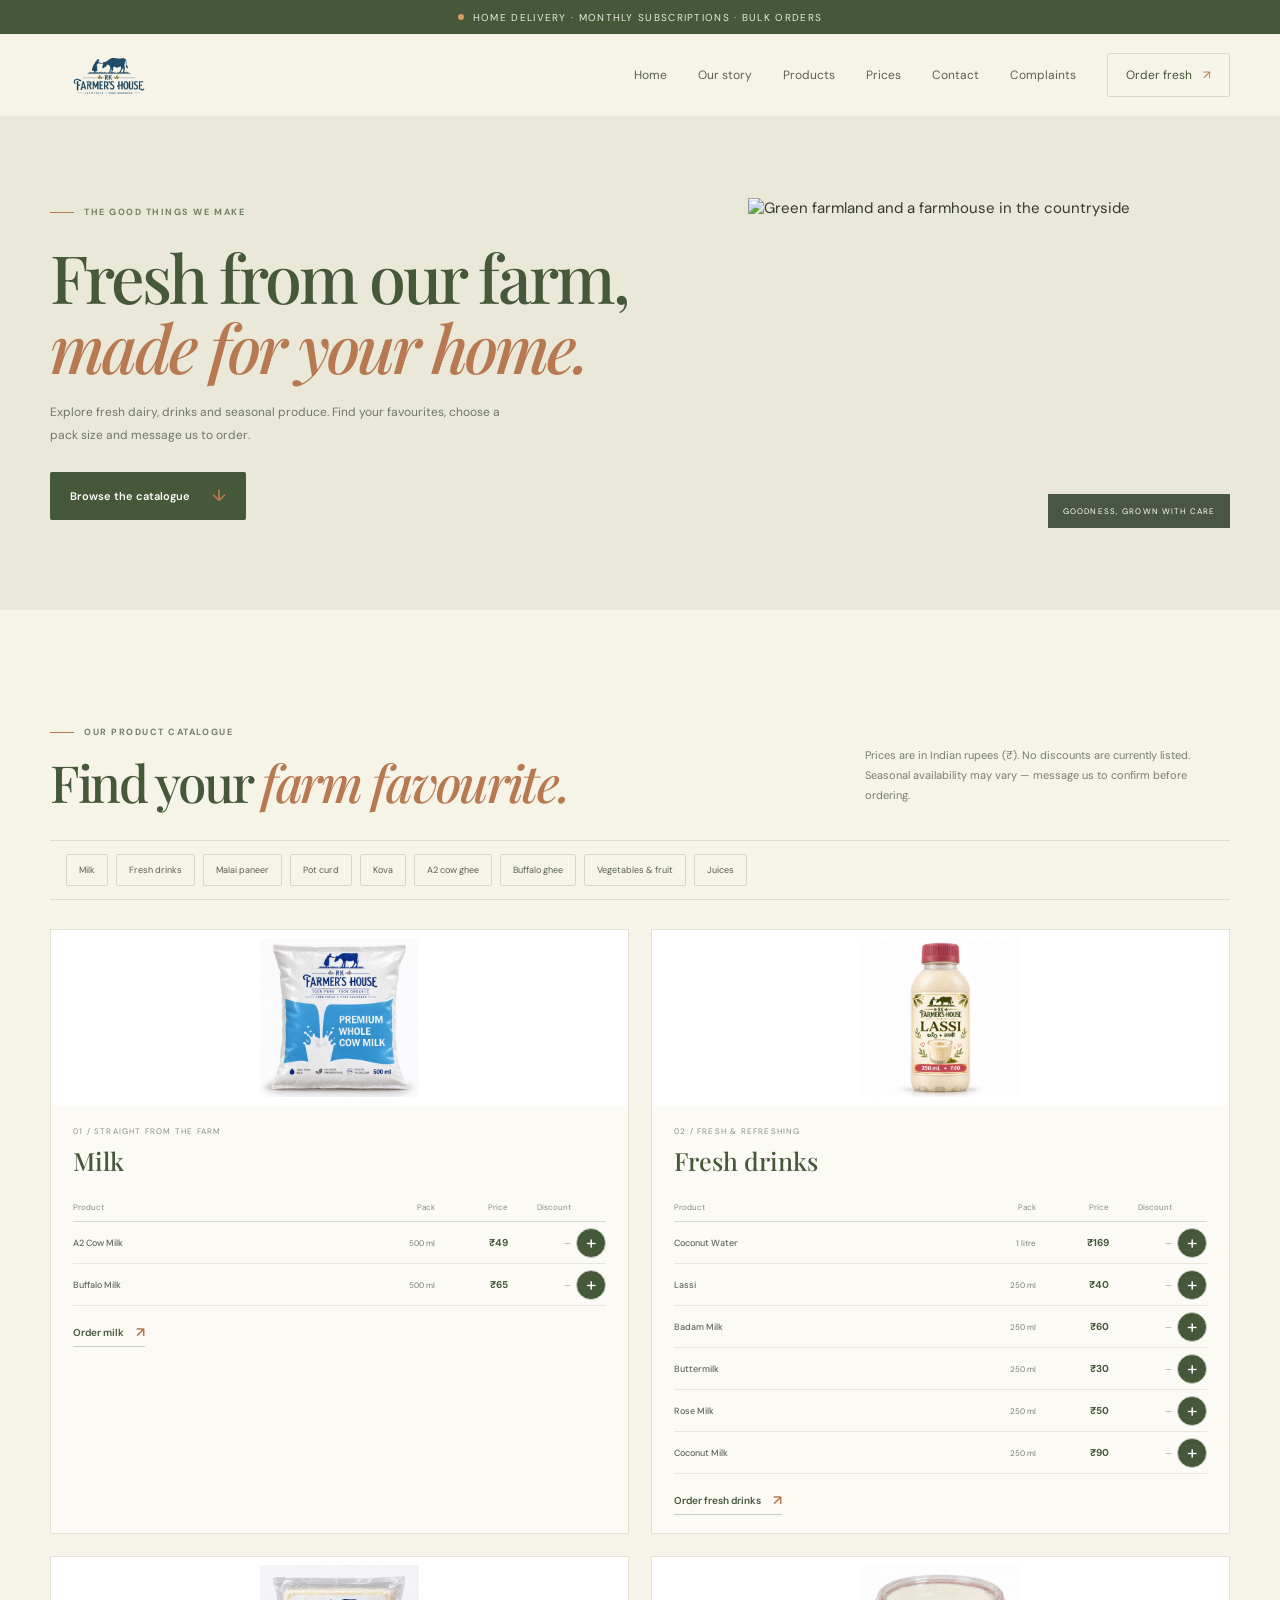
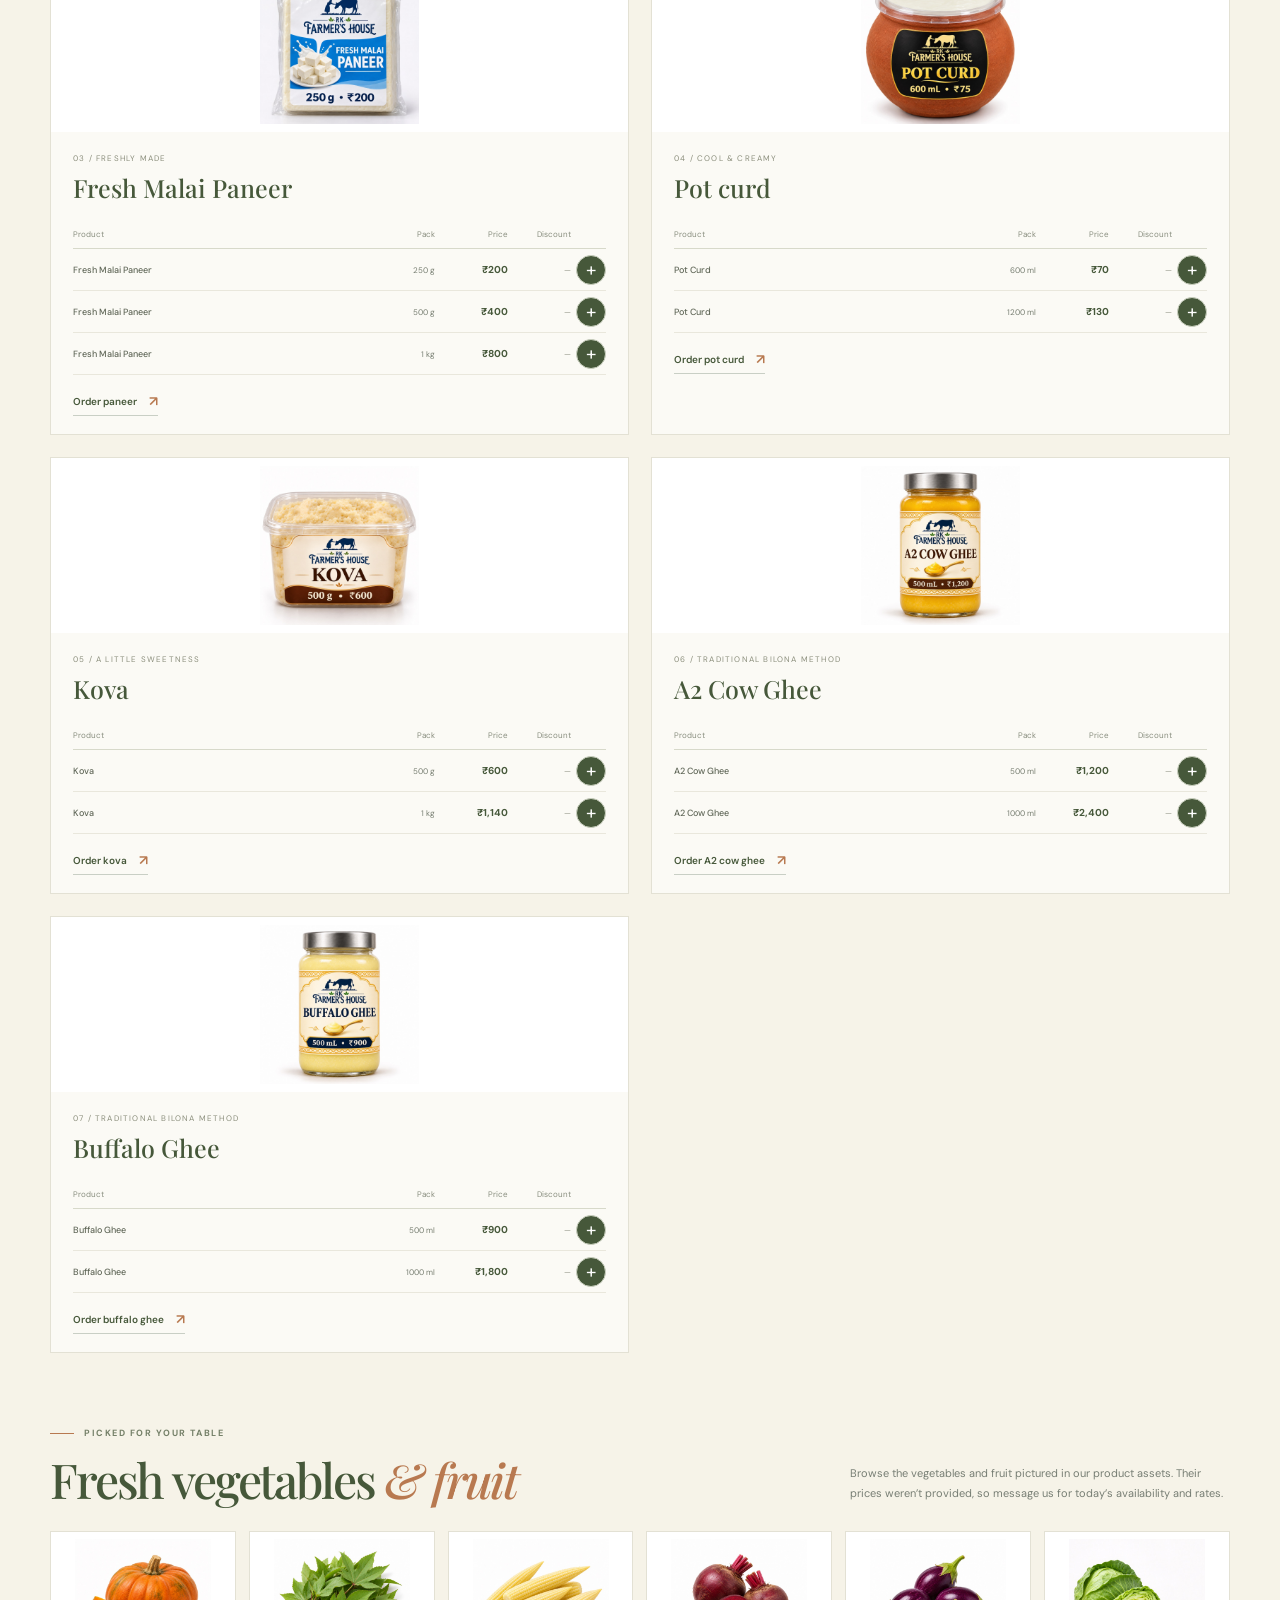
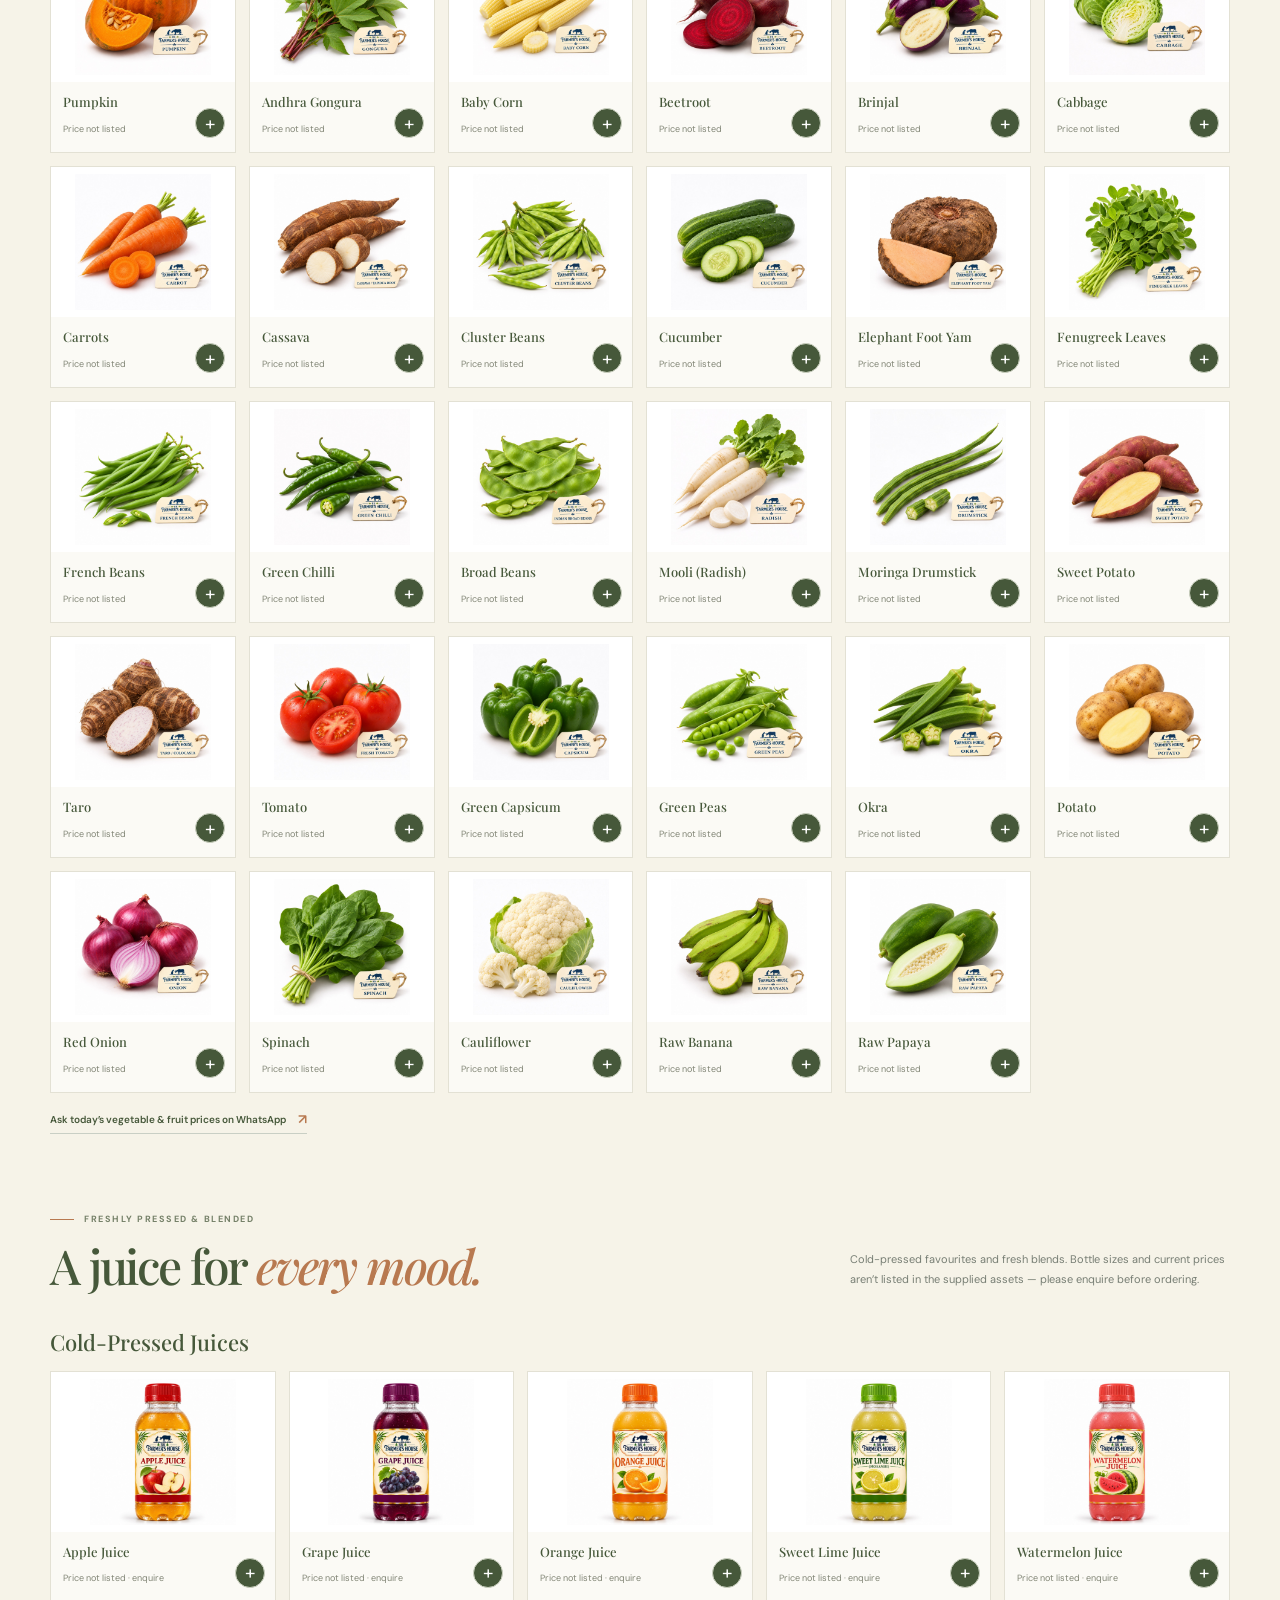
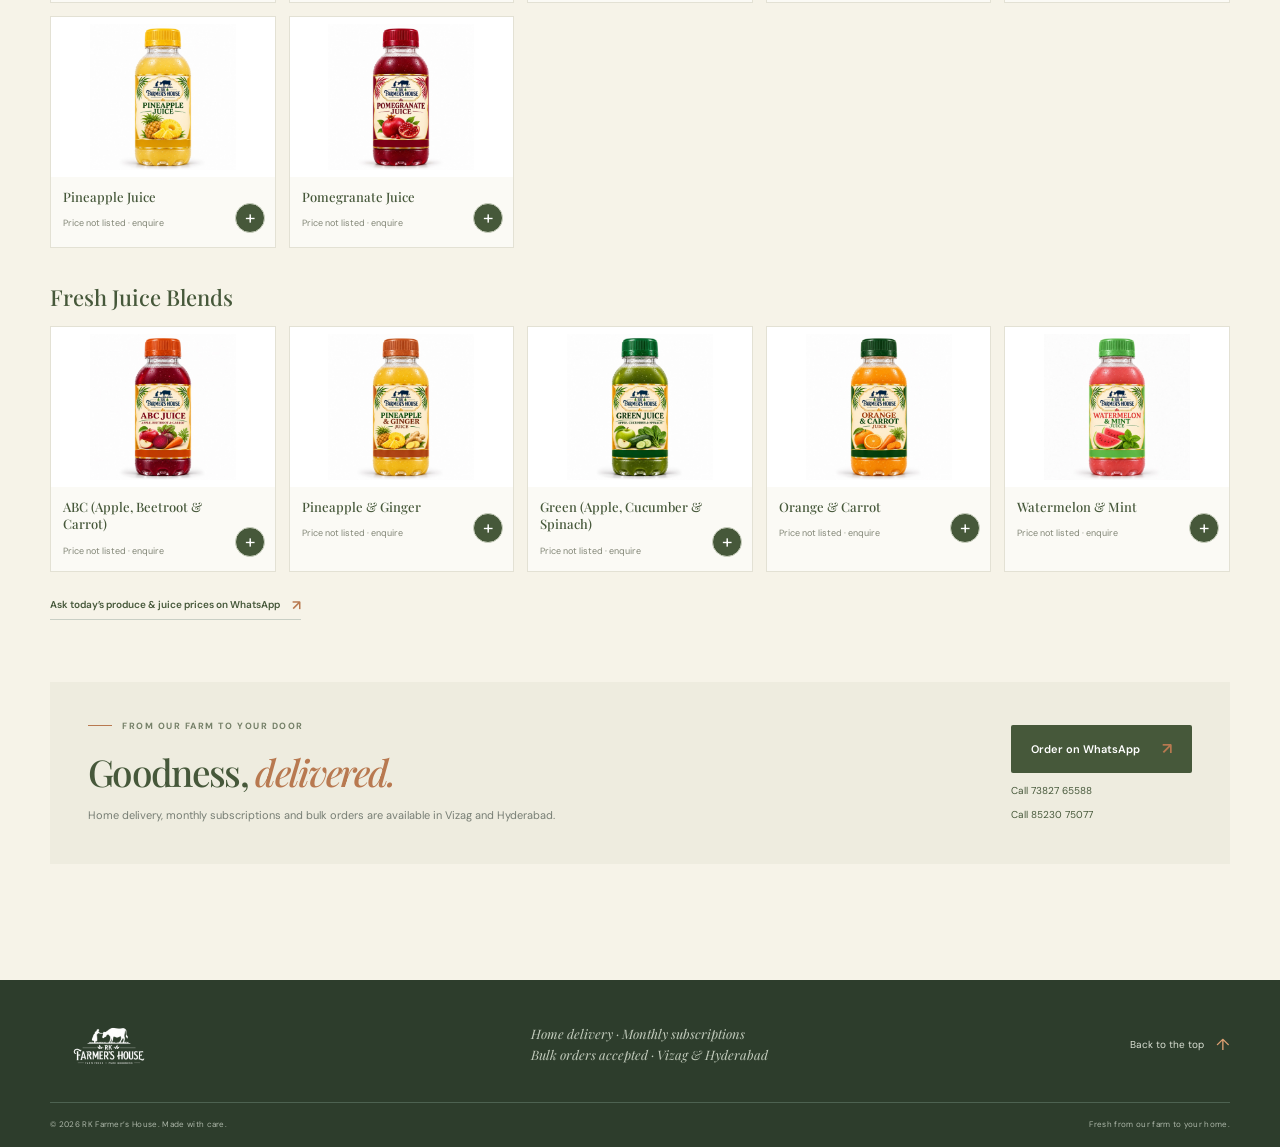
==== commit a73e0aef: "test" ====
--- a/products.html
+++ b/products.html
@@ -90,7 +90,7 @@
                 <p class="catalog-number">01 / STRAIGHT FROM THE FARM</p>
                 <h3>Milk</h3>
                 <div class="catalog-columns"><span>Product</span><span>Pack</span><span>Price</span><span>Discount</span></div>
-                <div class="catalog-item"><strong>A2 Cow Milk</strong><span>500 ml</span><b>₹48</b><span class="no-discount">—</span></div>
+                <div class="catalog-item"><strong>A2 Cow Milk</strong><span>500 ml</span><b>₹49</b><span class="no-discount">—</span></div>
                 <div class="catalog-item"><strong>Buffalo Milk</strong><span>500 ml</span><b>₹65</b><span class="no-discount">—</span></div>
                 <a class="catalog-order" href="https://wa.me/917382765588?text=Hi%2C%20I%27d%20like%20to%20order%20milk." target="_blank" rel="noopener">Order milk <span aria-hidden="true">↗</span></a>
               </div>
--- a/styles.css
+++ b/styles.css
@@ -275,6 +275,9 @@
 .catalog-number { margin: 0 0 8px; color: #8c8f7d; font-size: 8px; letter-spacing: .15em; }
 .catalog-card h3 { margin: 0 0 16px; color: var(--green); font-family: var(--serif); font-size: 25px; font-weight: 500; }
 .catalog-columns, .catalog-item { display: grid; grid-template-columns: minmax(0, 1fr) 58px 68px 58px; align-items: center; gap: 5px; }
+.catalog-columns { grid-template-columns: minmax(0, 1fr) 58px 68px 58px 30px; }
+.catalog-columns::after { content: ""; }
+.catalog-item:not(.catalog-item-availability) { grid-template-columns: minmax(0, 1fr) 58px 68px 58px 30px; }
 .catalog-columns { min-height: 29px; border-bottom: 1px solid #d7d9ca; color: #888d7e; font-size: 8px; }
 .catalog-columns span:nth-child(n+2), .catalog-item > :nth-child(n+2) { text-align: right; }
 .catalog-item { min-height: 42px; border-bottom: 1px solid #e9e7dc; color: #606758; font-size: 9px; }
@@ -282,6 +285,7 @@
 .catalog-item b { color: var(--green); font-size: 10px; font-weight: 700; white-space: nowrap; }
 .catalog-item > span { color: #777e71; font-size: 8px; white-space: nowrap; }
 .catalog-item .no-discount { color: #929486; }
+.catalog-item > .add-to-cart { justify-self: end; }
 .catalog-columns-availability, .catalog-item-availability { grid-template-columns: minmax(0, 1fr) 125px; }
 .catalog-order { display: inline-flex; gap: 12px; align-items: center; margin-top: 17px; padding-bottom: 5px; border-bottom: 1px solid #c9cfc5; color: var(--green); font-size: 10px; font-weight: 600; }
 .catalog-order span { color: var(--orange); font-size: 14px; }
@@ -301,21 +305,55 @@
 .produce-grid { display: grid; grid-template-columns: repeat(6, minmax(0, 1fr)); gap: 13px; }
 .produce-card { min-width: 0; overflow: hidden; border: 1px solid #e3e1d4; background: #fbfaf5; }
 .produce-card > img { display: block; width: 100%; height: 150px; padding: 7px; object-fit: contain; background: #fff; }
-.produce-card > div { min-height: 70px; padding: 11px 12px 12px; }
+.produce-card > div { position: relative; min-height: 70px; padding: 11px 48px 12px 12px; }
 .produce-card h3 { margin: 0 0 6px; color: var(--green); font-family: var(--serif); font-size: 13px; font-weight: 500; line-height: 1.35; }
 .produce-card > div > span { color: #818575; font-size: 9px; }
+.produce-card > div > .add-to-cart { position: absolute; right: 10px; bottom: 14px; }
 .juice-section { padding-top: 5px; }
 .juice-subheading { margin: 34px 0 14px; color: var(--green); font-family: var(--serif); font-size: 22px; font-weight: 500; }
 .juice-grid { grid-template-columns: repeat(5, minmax(0, 1fr)); }
 .juice-grid .produce-card > img { height: 160px; }
 .juice-section > .catalog-order { margin-top: 24px; }
 
+.add-to-cart { display: inline-grid; width: 30px; height: 30px; flex: 0 0 30px; place-items: center; padding: 0; border: 1px solid #cbd1c0; border-radius: 50%; color: white; background: var(--green); cursor: pointer; font-size: 19px; line-height: 1; transition: background .2s, transform .2s, border-color .2s; }
+.add-to-cart:hover, .add-to-cart:focus-visible { border-color: var(--green-dark); background: var(--green-dark); transform: scale(1.06); }
+.add-to-cart:focus-visible, .cart-toggle:focus-visible, .cart-panel button:focus-visible, .cart-checkout:focus-visible { outline: 2px solid var(--orange); outline-offset: 3px; }
+.cart-toggle[hidden], .cart-panel[hidden] { display: none; }
+.cart-toggle { position: fixed; right: 22px; bottom: 22px; z-index: 20; min-height: 48px; padding: 0 19px; border: 0; border-radius: 30px; color: white; background: var(--green); box-shadow: 0 8px 26px rgba(35, 48, 34, .25); cursor: pointer; font-size: 12px; font-weight: 600; }
+.cart-toggle:hover { background: var(--green-dark); }
+.cart-panel { position: fixed; right: 22px; bottom: 82px; z-index: 21; display: grid; grid-template-rows: auto minmax(0, 1fr) auto auto auto; width: min(410px, calc(100vw - 32px)); max-height: min(70vh, 590px); padding: 20px; border: 1px solid #dedccb; background: #fbfaf5; box-shadow: 0 16px 48px rgba(35, 48, 34, .22); }
+.cart-heading { display: flex; justify-content: space-between; align-items: flex-start; padding-bottom: 12px; border-bottom: 1px solid var(--line); }
+.cart-heading .eyebrow { margin-bottom: 6px; font-size: 8px; }
+.cart-heading h2 { margin: 0; color: var(--green); font-family: var(--serif); font-size: 26px; font-weight: 500; }
+.cart-heading-actions { display: flex; align-items: center; gap: 9px; }
+.cart-clear { padding: 7px 10px; border: 1px solid var(--line); border-radius: 2px; color: var(--green); background: transparent; cursor: pointer; font-size: 10px; }
+.cart-clear:hover:not(:disabled) { border-color: var(--green); background: #f1f0e7; }
+.cart-clear:disabled { opacity: .45; cursor: not-allowed; }
+.cart-close { width: 32px; height: 32px; border: 1px solid var(--line); border-radius: 50%; color: var(--green); background: transparent; cursor: pointer; font-size: 22px; line-height: 1; }
+.cart-items { overflow-y: auto; overscroll-behavior: contain; }
+.cart-empty { margin: 20px 0; color: var(--muted); font-size: 12px; text-align: center; }
+.cart-item { display: flex; justify-content: space-between; align-items: center; gap: 12px; padding: 13px 0; border-bottom: 1px solid #e8e6db; }
+.cart-item-info { display: grid; min-width: 0; gap: 4px; }
+.cart-item-info strong { color: var(--green); font-family: var(--serif); font-size: 14px; font-weight: 500; }
+.cart-item-info span { color: #73796e; font-size: 10px; }
+.cart-item-info b { color: #525c4d; font-size: 10px; font-weight: 600; }
+.cart-quantity { display: inline-flex; flex: 0 0 auto; align-items: center; gap: 9px; }
+.cart-quantity button { display: grid; width: 27px; height: 27px; place-items: center; padding: 0; border: 1px solid #d5d8ca; border-radius: 50%; color: var(--green); background: transparent; cursor: pointer; font-size: 15px; }
+.cart-quantity > span { min-width: 12px; color: var(--ink); text-align: center; font-size: 11px; }
+.cart-summary { display: flex; justify-content: space-between; gap: 12px; padding: 14px 0 9px; color: #6e7667; font-size: 10px; }
+.cart-summary strong { color: var(--green); font-size: 14px; }
+.cart-note { margin: 0 0 11px; color: #796a54; font-size: 9px; line-height: 1.5; }
+.cart-note[hidden] { display: none; }
+.cart-checkout { justify-self: stretch; min-height: 44px; }
+.cart-checkout[hidden] { display: none; }
+
 @media (max-width: 900px) {
   .catalog-hero-content { gap: 5%; }
   .catalog-hero-image { height: 290px; }
   .catalog-grid { gap: 16px; }
   .catalog-card-content { padding: 18px 15px 16px; }
-  .catalog-columns, .catalog-item { grid-template-columns: minmax(0, 1fr) 52px 63px 53px; gap: 3px; }
+  .catalog-columns { grid-template-columns: minmax(0, 1fr) 52px 63px 53px 30px; gap: 3px; }
+  .catalog-item:not(.catalog-item-availability) { grid-template-columns: minmax(0, 1fr) 52px 63px 53px 30px; gap: 3px; }
   .produce-grid, .juice-grid { grid-template-columns: repeat(4, minmax(0, 1fr)); }
   .produce-card > img { height: 145px; }
 }
@@ -334,7 +372,9 @@
   .catalog-grid { grid-template-columns: 1fr; gap: 15px; }
   .catalog-card > img { height: 145px; }
   .catalog-card-content { padding: 19px 17px 17px; }
-  .catalog-columns, .catalog-item { grid-template-columns: minmax(0, 1fr) 57px 66px 58px; gap: 4px; }
+  .catalog-columns { grid-template-columns: minmax(0, 1fr) 60px 61px 58px 30px; gap: 4px; }
+  .catalog-item:not(.catalog-item-availability) { grid-template-columns: minmax(0, 1fr) 60px 61px 58px 30px; gap: 4px; }
+  .catalog-columns span:nth-child(4), .catalog-item .no-discount { display: none; }
   .catalog-item { min-height: 43px; font-size: 9px; }
   .catalog-item b { font-size: 10px; }
   .catalog-columns-availability, .catalog-item-availability { grid-template-columns: minmax(0, 1fr) 125px; }
@@ -350,4 +390,6 @@
   .delivery-banner { align-items: flex-start; flex-direction: column; margin-top: 39px; padding: 25px 20px; }
   .delivery-banner h2 { font-size: 33px; }
   .delivery-actions { gap: 13px; }
-}
+  .cart-toggle { right: 12px; bottom: 12px; min-height: 46px; }
+  .cart-panel { right: 10px; bottom: 68px; max-height: min(72vh, 560px); padding: 16px; }
+}
